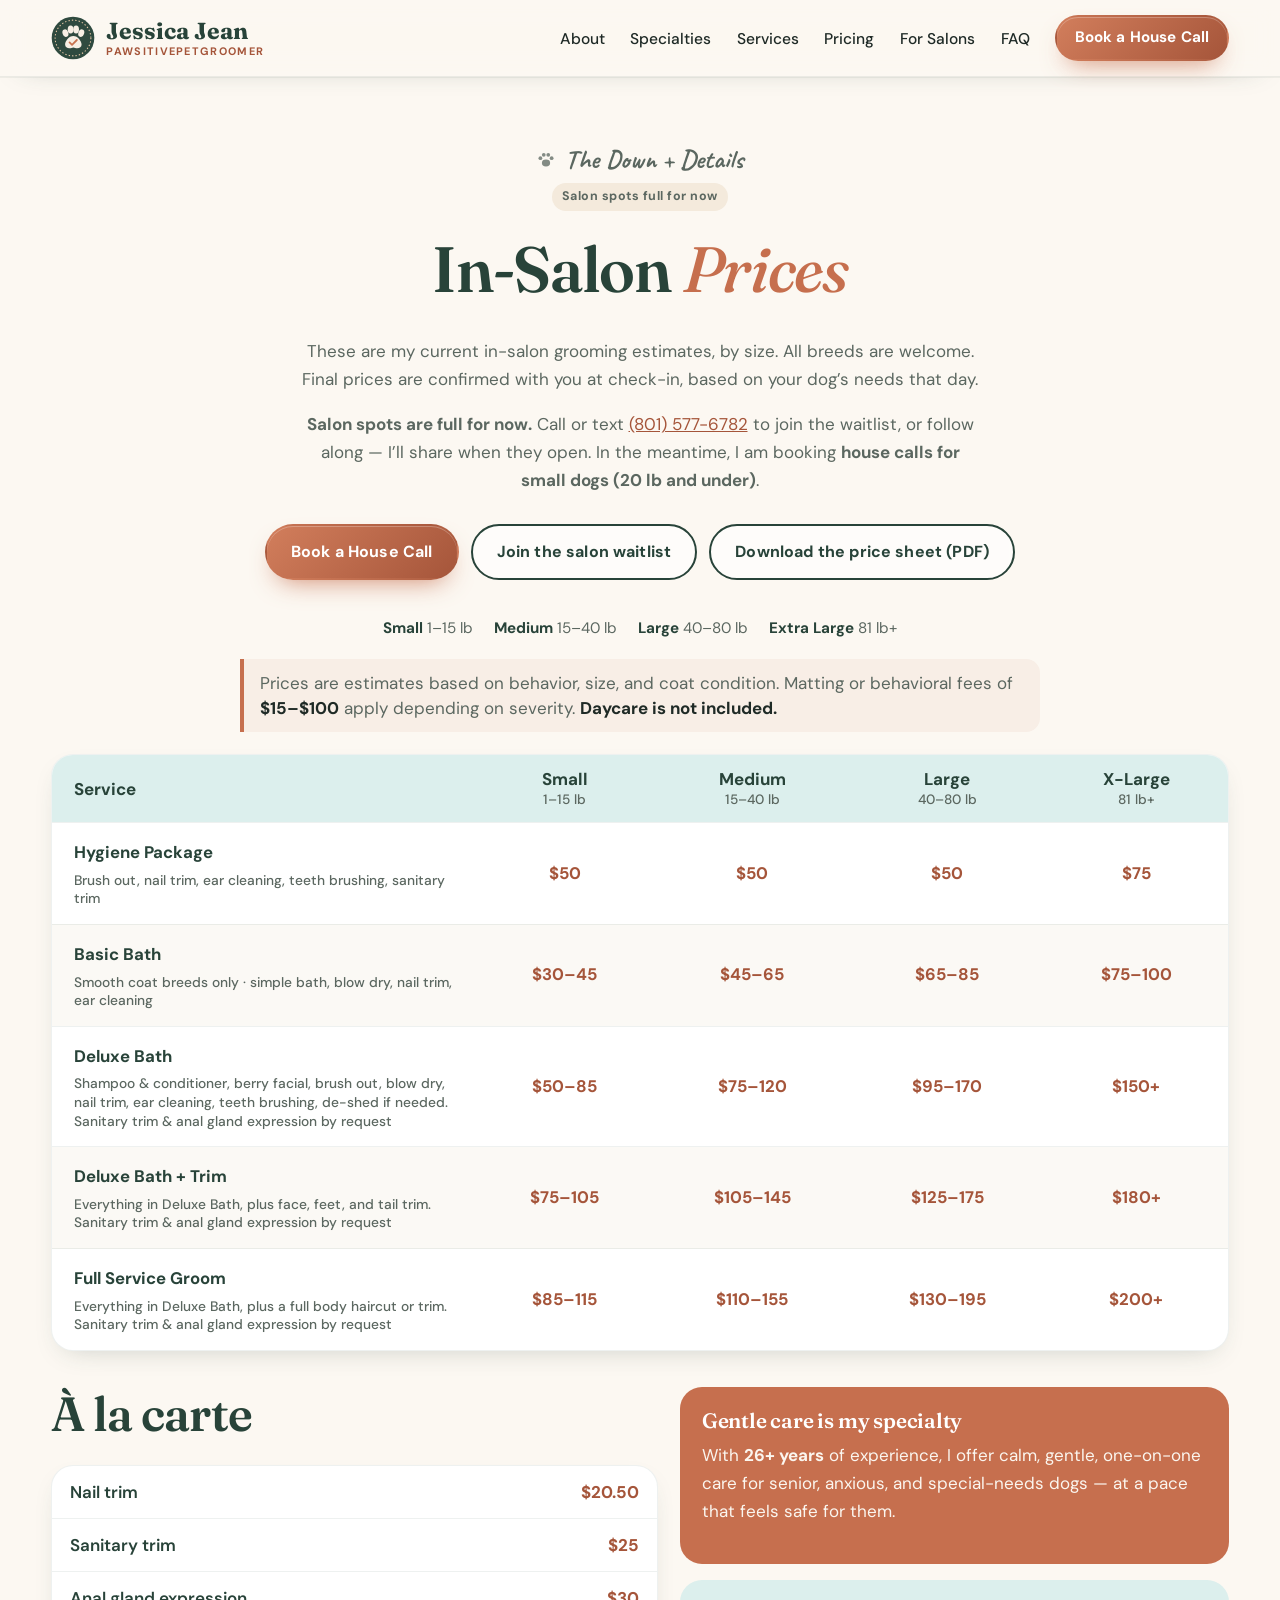
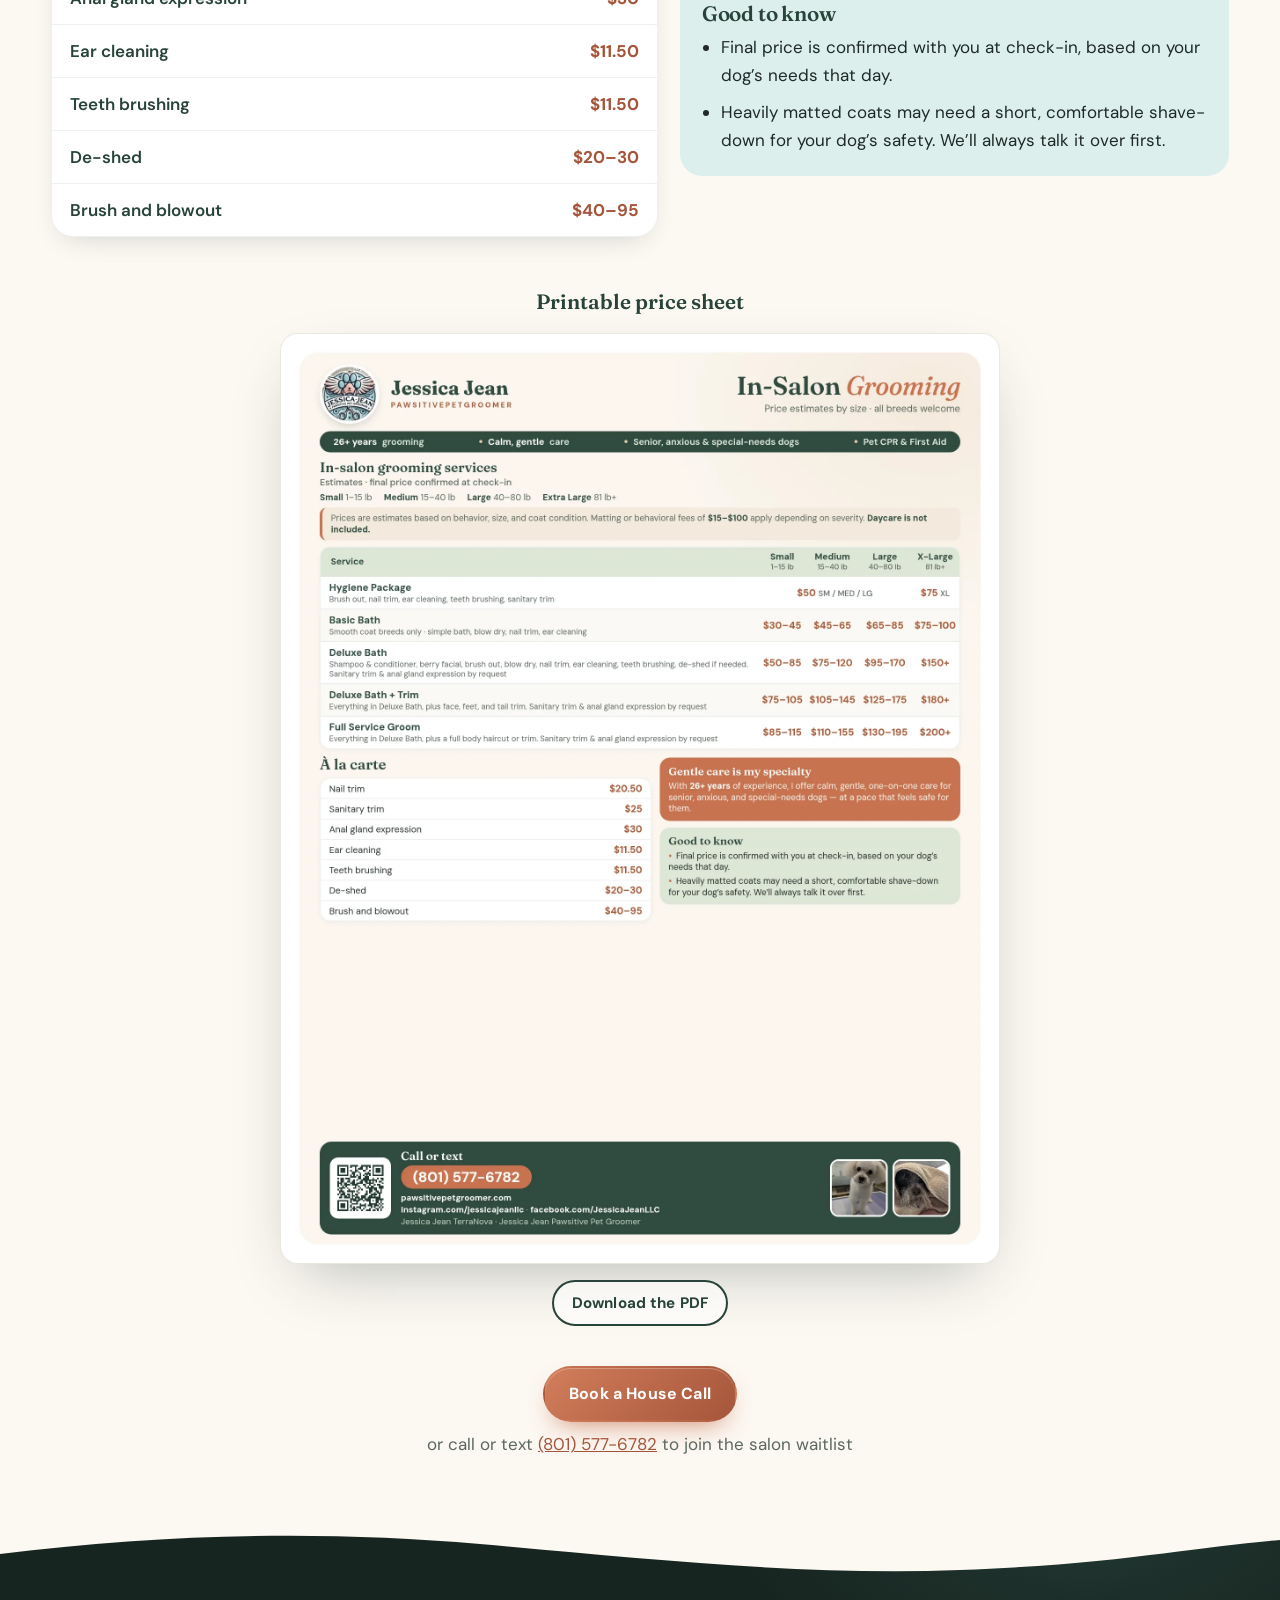
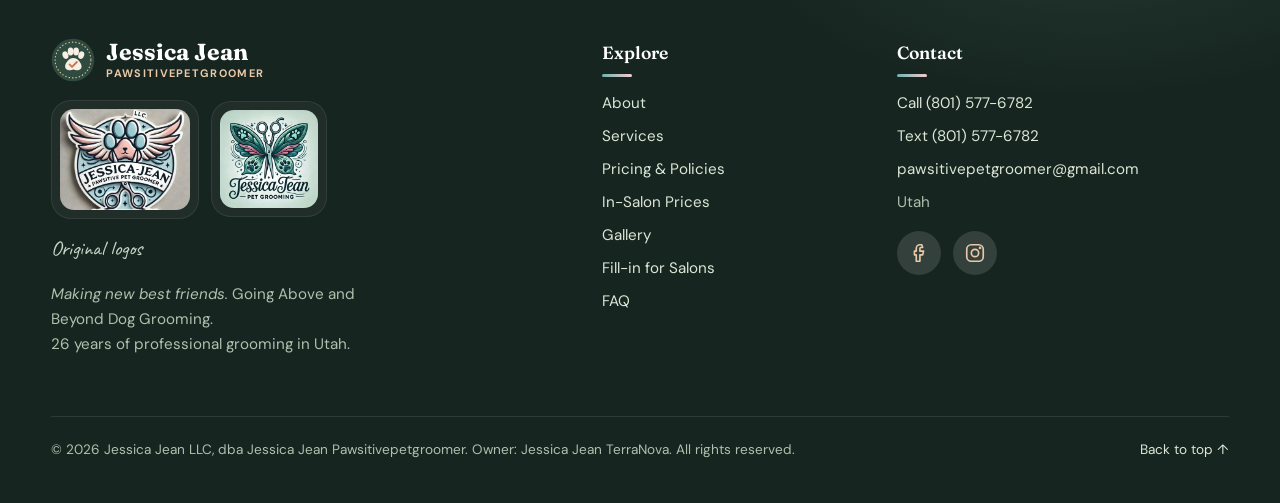
==== salon-prices.html @ c4f3fb0e "Add in-salon prices page with downloadable sheet; salon spots marked full New salon-prices.html show" ====
<!doctype html>
<html lang="en">
<head>
  <meta charset="utf-8">
  <meta name="viewport" content="width=device-width, initial-scale=1">
  <title>In-Salon Prices | Jessica Jean Pawsitivepetgroomer</title>
  <meta name="description" content="Current in-salon grooming price estimates from Jessica Jean Pawsitivepetgroomer. Salon spots are full for now — house calls are open for small dogs (20 lb and under). Call or text (801) 577-6782.">
  <meta name="theme-color" content="#2F4A3F">
  <meta property="og:title" content="In-Salon Prices | Jessica Jean Pawsitivepetgroomer">
  <meta property="og:description" content="Current in-salon grooming price estimates. Salon spots are full for now. House calls are open for small dogs (20 lb and under).">
  <meta property="og:image" content="assets/img/salon-price-sheet-2026-11.webp">
  <meta property="og:type" content="website">
  <link rel="icon" href="favicon.svg" type="image/svg+xml">
  <link rel="preconnect" href="https://fonts.googleapis.com">
  <link rel="preconnect" href="https://fonts.gstatic.com" crossorigin>
  <link href="https://fonts.googleapis.com/css2?family=Fraunces:ital,opsz,wght@0,9..144,500;0,9..144,600;0,9..144,700;1,9..144,500&family=DM+Sans:wght@400;500;600;700&family=Caveat:wght@600;700&display=swap" rel="stylesheet">
  <link rel="stylesheet" href="styles.css">
</head>
<body>
  <a class="skip-link" href="#main">Skip to content</a>

  <header class="site-header" id="top">
    <div class="container nav-wrap">
      <a class="brand" href="index.html" aria-label="Jessica Jean Pawsitivepetgroomer, home">
        <img src="assets/logo.svg" alt="" width="44" height="44">
        <span class="brand-text">
          <span class="brand-name">Jessica Jean</span>
          <span class="brand-sub">Pawsitivepetgroomer</span>
        </span>
      </a>
      <button class="nav-toggle" aria-expanded="false" aria-controls="site-nav" aria-label="Open menu">
        <span></span><span></span><span></span>
      </button>
      <nav id="site-nav" class="site-nav" aria-label="Main">
        <ul>
          <li><a href="index.html#about">About</a></li>
          <li><a href="index.html#specialties">Specialties</a></li>
          <li><a href="index.html#services">Services</a></li>
          <li><a href="index.html#pricing">Pricing</a></li>
          <li><a href="index.html#fill-in">For Salons</a></li>
          <li><a href="index.html#faq">FAQ</a></li>
          <li><a class="btn btn-sm btn-primary" href="index.html#book">Book a House Call</a></li>
        </ul>
      </nav>
    </div>
  </header>

  <main id="main">
    <section class="section salon-prices-page">
      <div class="container">
        <div class="section-head reveal">
          <p class="eyebrow">The Down + Details</p>
          <p class="full-tag">Salon spots full for now</p>
          <h1>In-Salon <em>Prices</em></h1>
          <p>These are my current in-salon grooming estimates, by size. All breeds are welcome. Final prices are confirmed with you at check-in, based on your dog&rsquo;s needs that day.</p>
          <p><strong>Salon spots are full for now.</strong> Call or text <a href="tel:+18015776782">(801) 577-6782</a> to join the waitlist, or follow along — I&rsquo;ll share when they open. In the meantime, I am booking <strong>house calls for small dogs (20 lb and under)</strong>.</p>
        </div>

        <div class="sp-actions reveal">
          <a class="btn btn-primary" href="index.html#book">Book a House Call</a>
          <a class="btn btn-ghost" href="sms:+18015776782">Join the salon waitlist</a>
          <a class="btn btn-ghost" href="assets/Salon_Price_Sheet_2026-11.pdf" download="Jessica-Jean-In-Salon-Price-Sheet-2026-11.pdf">Download the price sheet (PDF)</a>
        </div>

        <div class="sizes-key reveal" aria-label="Size categories">
          <span><b>Small</b> 1–15 lb</span>
          <span><b>Medium</b> 15–40 lb</span>
          <span><b>Large</b> 40–80 lb</span>
          <span><b>Extra Large</b> 81 lb+</span>
        </div>

        <p class="sp-note reveal">Prices are estimates based on behavior, size, and coat condition. Matting or behavioral fees of <b>$15–$100</b> apply depending on severity. <b>Daycare is not included.</b></p>

        <div class="sp-table-wrap reveal">
          <table class="sp-table">
            <caption>In-salon grooming service estimates</caption>
            <thead>
              <tr>
                <th scope="col">Service</th>
                <th scope="col">Small <small>1–15 lb</small></th>
                <th scope="col">Medium <small>15–40 lb</small></th>
                <th scope="col">Large <small>40–80 lb</small></th>
                <th scope="col">X-Large <small>81 lb+</small></th>
              </tr>
            </thead>
            <tbody>
              <tr>
                <th scope="row">Hygiene Package <span>Brush out, nail trim, ear cleaning, teeth brushing, sanitary trim</span></th>
                <td>$50</td>
                <td>$50</td>
                <td>$50</td>
                <td>$75</td>
              </tr>
              <tr>
                <th scope="row">Basic Bath <span>Smooth coat breeds only · simple bath, blow dry, nail trim, ear cleaning</span></th>
                <td>$30–45</td>
                <td>$45–65</td>
                <td>$65–85</td>
                <td>$75–100</td>
              </tr>
              <tr>
                <th scope="row">Deluxe Bath <span>Shampoo &amp; conditioner, berry facial, brush out, blow dry, nail trim, ear cleaning, teeth brushing, de-shed if needed. Sanitary trim &amp; anal gland expression by request</span></th>
                <td>$50–85</td>
                <td>$75–120</td>
                <td>$95–170</td>
                <td>$150+</td>
              </tr>
              <tr>
                <th scope="row">Deluxe Bath + Trim <span>Everything in Deluxe Bath, plus face, feet, and tail trim. Sanitary trim &amp; anal gland expression by request</span></th>
                <td>$75–105</td>
                <td>$105–145</td>
                <td>$125–175</td>
                <td>$180+</td>
              </tr>
              <tr>
                <th scope="row">Full Service Groom <span>Everything in Deluxe Bath, plus a full body haircut or trim. Sanitary trim &amp; anal gland expression by request</span></th>
                <td>$85–115</td>
                <td>$110–155</td>
                <td>$130–195</td>
                <td>$200+</td>
              </tr>
            </tbody>
          </table>
        </div>

        <div class="sp-cards" aria-label="In-salon grooming service estimates">
          <article class="sp-card reveal">
            <h3>Hygiene Package</h3>
            <p class="desc">Brush out, nail trim, ear cleaning, teeth brushing, sanitary trim</p>
            <dl>
              <div><dt>Small</dt><dd>$50</dd></div>
              <div><dt>Medium</dt><dd>$50</dd></div>
              <div><dt>Large</dt><dd>$50</dd></div>
              <div><dt>X-Large</dt><dd>$75</dd></div>
            </dl>
          </article>
          <article class="sp-card reveal">
            <h3>Basic Bath</h3>
            <p class="desc">Smooth coat breeds only · simple bath, blow dry, nail trim, ear cleaning</p>
            <dl>
              <div><dt>Small</dt><dd>$30–45</dd></div>
              <div><dt>Medium</dt><dd>$45–65</dd></div>
              <div><dt>Large</dt><dd>$65–85</dd></div>
              <div><dt>X-Large</dt><dd>$75–100</dd></div>
            </dl>
          </article>
          <article class="sp-card reveal">
            <h3>Deluxe Bath</h3>
            <p class="desc">Shampoo &amp; conditioner, berry facial, brush out, blow dry, nail trim, ear cleaning, teeth brushing, de-shed if needed. Sanitary trim &amp; anal gland expression by request</p>
            <dl>
              <div><dt>Small</dt><dd>$50–85</dd></div>
              <div><dt>Medium</dt><dd>$75–120</dd></div>
              <div><dt>Large</dt><dd>$95–170</dd></div>
              <div><dt>X-Large</dt><dd>$150+</dd></div>
            </dl>
          </article>
          <article class="sp-card reveal">
            <h3>Deluxe Bath + Trim</h3>
            <p class="desc">Everything in Deluxe Bath, plus face, feet, and tail trim. Sanitary trim &amp; anal gland expression by request</p>
            <dl>
              <div><dt>Small</dt><dd>$75–105</dd></div>
              <div><dt>Medium</dt><dd>$105–145</dd></div>
              <div><dt>Large</dt><dd>$125–175</dd></div>
              <div><dt>X-Large</dt><dd>$180+</dd></div>
            </dl>
          </article>
          <article class="sp-card reveal">
            <h3>Full Service Groom</h3>
            <p class="desc">Everything in Deluxe Bath, plus a full body haircut or trim. Sanitary trim &amp; anal gland expression by request</p>
            <dl>
              <div><dt>Small</dt><dd>$85–115</dd></div>
              <div><dt>Medium</dt><dd>$110–155</dd></div>
              <div><dt>Large</dt><dd>$130–195</dd></div>
              <div><dt>X-Large</dt><dd>$200+</dd></div>
            </dl>
          </article>
        </div>

        <div class="sp-cols">
          <div class="reveal">
            <h2>À la carte</h2>
            <div class="card list sp-alacarte">
              <div class="row"><div>Nail trim</div><span class="pr">$20.50</span></div>
              <div class="row"><div>Sanitary trim</div><span class="pr">$25</span></div>
              <div class="row"><div>Anal gland expression</div><span class="pr">$30</span></div>
              <div class="row"><div>Ear cleaning</div><span class="pr">$11.50</span></div>
              <div class="row"><div>Teeth brushing</div><span class="pr">$11.50</span></div>
              <div class="row"><div>De-shed</div><span class="pr">$20–30</span></div>
              <div class="row"><div>Brush and blowout</div><span class="pr">$40–95</span></div>
            </div>
          </div>
          <div class="sp-side">
            <div class="box hl reveal">
              <h3>Gentle care is my specialty</h3>
              <p>With <b>26+ years</b> of experience, I offer calm, gentle, one-on-one care for senior, anxious, and special-needs dogs — at a pace that feels safe for them.</p>
            </div>
            <div class="box sage reveal">
              <h3>Good to know</h3>
              <ul>
                <li>Final price is confirmed with you at check-in, based on your dog&rsquo;s needs that day.</li>
                <li>Heavily matted coats may need a short, comfortable shave-down for your dog&rsquo;s safety. We&rsquo;ll always talk it over first.</li>
              </ul>
            </div>
          </div>
        </div>

        <figure class="sp-sheet reveal">
          <figcaption>Printable price sheet</figcaption>
          <a href="assets/Salon_Price_Sheet_2026-11.pdf" download="Jessica-Jean-In-Salon-Price-Sheet-2026-11.pdf">
            <img src="assets/img/salon-price-sheet-2026-11.webp" width="1632" height="2112" alt="Jessica Jean in-salon grooming price sheet, with estimates by size and a note that daycare is not included.">
          </a>
          <p><a class="btn btn-ghost btn-sm" href="assets/Salon_Price_Sheet_2026-11.pdf" download="Jessica-Jean-In-Salon-Price-Sheet-2026-11.pdf">Download the PDF</a></p>
        </figure>

        <div class="services-cta reveal">
          <a class="btn btn-primary" href="index.html#book">Book a House Call</a>
          <p>or call or text <a href="tel:+18015776782">(801) 577-6782</a> to join the salon waitlist</p>
        </div>
      </div>
    </section>
  </main>

  <footer class="site-footer">
    <div class="container footer-grid">
      <div>
        <a class="brand brand-light" href="index.html"><img src="assets/logo.svg" alt="" width="44" height="44"><span class="brand-text"><span class="brand-name">Jessica Jean</span><span class="brand-sub">Pawsitivepetgroomer</span></span></a>
        <div class="orig-logos">
          <figure class="orig-logo"><img src="assets/img/original-logo-winged-paw.webp" width="400" height="313" loading="lazy" alt="Original Jessica-Jean Pawsitive Pet Groomer LLC winged paw logo"></figure>
          <figure class="orig-logo orig-logo-sq"><img src="assets/img/original-logo-butterfly.webp" width="320" height="320" loading="lazy" alt="Jessica Jean Pet Grooming butterfly and scissors logo"></figure>
          <p class="orig-cap">Original logos</p>
        </div>
        <p class="footer-tag"><em>Making new best friends.</em> Going Above and Beyond Dog Grooming.<br>26 years of professional grooming in Utah.</p>
      </div>
      <div>
        <h4>Explore</h4>
        <ul>
          <li><a href="index.html#about">About</a></li>
          <li><a href="index.html#services">Services</a></li>
          <li><a href="index.html#pricing">Pricing &amp; Policies</a></li>
          <li><a href="salon-prices.html">In-Salon Prices</a></li>
          <li><a href="index.html#gallery">Gallery</a></li>
          <li><a href="index.html#fill-in">Fill-in for Salons</a></li>
          <li><a href="index.html#faq">FAQ</a></li>
        </ul>
      </div>
      <div>
        <h4>Contact</h4>
        <ul><li><a href="tel:+18015776782">Call (801) 577-6782</a></li><li><a href="sms:+18015776782">Text (801) 577-6782</a></li><li><a href="mailto:pawsitivepetgroomer@gmail.com">pawsitivepetgroomer@gmail.com</a></li><li>Utah</li></ul>
        <div class="social social-foot">
            <a href="https://facebook.com/JessicaJeanLLC" target="_blank" rel="noopener" aria-label="Facebook: Jessica Jean LLC"><svg viewBox="0 0 24 24"><path d="M15 3h-2a4 4 0 0 0-4 4v3H7v4h2v7h4v-7h3l1-4h-4V7a1 1 0 0 1 1-1h2z"/></svg></a>
            <a href="https://instagram.com/jessicajeanllc" target="_blank" rel="noopener" aria-label="Instagram: @jessicajeanllc"><svg viewBox="0 0 24 24"><rect x="3" y="3" width="18" height="18" rx="5"/><circle cx="12" cy="12" r="4"/><circle cx="17.5" cy="6.5" r=".6"/></svg></a>
          </div>
      </div>
    </div>
    <div class="container footer-bottom">
      <p>&copy; <span id="year">2026</span> Jessica Jean LLC, dba Jessica Jean Pawsitivepetgroomer. Owner: Jessica Jean TerraNova. All rights reserved.</p>
      <a href="#top" class="to-top">Back to top ↑</a>
    </div>
  </footer>

  <nav class="mobile-bar" aria-label="Quick contact">
    <a href="tel:+18015776782"><span aria-hidden="true">☎</span>Call</a>
    <a href="sms:+18015776782"><span aria-hidden="true">✆</span>Text</a>
    <a href="index.html#book" class="mb-book"><span aria-hidden="true">✂</span>Book</a>
  </nav>

  <script src="main.js" defer></script>
</body>
</html>
---- styles.css ----
:root{
  --cream:#FBF6EF; --cream-2:#F4EADC; --sand:#E9C9A8; --forest:#2F4A3F; --forest-2:#24392F;
  --sage:#8FA98C; --sage-soft:#DCE6D6; --terra:#C8734F; --terra-d:#A95A39; --ink:#1F2A26; --muted:#5B6760;
  --radius:22px; --shadow:0 18px 50px -20px rgba(31,42,38,.35); --shadow-s:0 6px 20px -10px rgba(31,42,38,.25);
  --serif:"Fraunces",Georgia,serif; --sans:"DM Sans",system-ui,-apple-system,Segoe UI,Roboto,sans-serif;
}
*,*::before,*::after{box-sizing:border-box}
html{scroll-behavior:smooth;scroll-padding-top:84px}
body{margin:0;font-family:var(--sans);color:var(--ink);background:var(--cream);line-height:1.65;font-size:17px;-webkit-font-smoothing:antialiased}
img{max-width:100%;display:block}
a{color:var(--terra-d)}
a:hover{color:var(--forest)}
:focus-visible{outline:3px solid var(--terra);outline-offset:3px;border-radius:6px}
h1,h2,h3{font-family:var(--serif);line-height:1.12;color:var(--forest);margin:0 0 .5em;font-weight:600;letter-spacing:-.01em}
h1{font-size:clamp(2.6rem,6vw,4.6rem)}
h1 em{font-style:italic;color:var(--terra);font-weight:500}
h2{font-size:clamp(2rem,4vw,3rem)}
h3{font-size:1.3rem}
p{margin:0 0 1em}
.container{width:min(1180px,92%);margin-inline:auto}
.narrow{width:min(820px,92%)}
.skip-link{position:absolute;left:-999px;top:8px;background:var(--forest);color:#fff;padding:10px 16px;border-radius:8px;z-index:100}
.skip-link:focus{left:12px}
.eyebrow{font-size:.8rem;letter-spacing:.18em;text-transform:uppercase;font-weight:700;color:var(--terra-d);margin-bottom:.9em}
.placeholder-note{display:inline-block;background:#FFF3C4;color:#6B5200;border:1px dashed #D9B44A;border-radius:8px;padding:2px 8px;font-size:.88em;font-weight:500}
.small{font-size:.92rem;color:var(--muted)}

/* buttons */
.btn{display:inline-flex;align-items:center;justify-content:center;gap:.5em;font-weight:700;text-decoration:none;border-radius:999px;padding:.8em 1.5em;border:2px solid transparent;transition:transform .2s,box-shadow .2s,background .2s,color .2s;cursor:pointer;font-family:var(--sans);font-size:1rem}
.btn-primary{background:var(--terra);color:#fff;box-shadow:0 10px 24px -10px rgba(200,115,79,.8)}
.btn-primary:hover{background:var(--terra-d);color:#fff;transform:translateY(-2px)}
.btn-ghost{border-color:var(--forest);color:var(--forest)}
.btn-ghost:hover{background:var(--forest);color:#fff}
.btn-lg{padding:1em 1.9em;font-size:1.05rem}
.btn-sm{padding:.55em 1.15em;font-size:.95rem}
.btn-block{width:100%}

/* header */
.site-header{position:sticky;top:0;z-index:50;background:rgba(251,246,239,.86);backdrop-filter:saturate(1.4) blur(12px);border-bottom:1px solid rgba(47,74,63,.08)}
.nav-wrap{display:flex;align-items:center;justify-content:space-between;height:76px}
.brand{display:flex;align-items:center;gap:.7rem;text-decoration:none}
.brand-text{display:flex;flex-direction:column;line-height:1}
.brand-name{font-family:var(--serif);font-weight:700;font-size:1.45rem;color:var(--forest)}
.brand-sub{font-size:.7rem;letter-spacing:.28em;text-transform:uppercase;color:var(--terra-d);font-weight:700;margin-top:4px}
.site-nav ul{list-style:none;display:flex;gap:1.6rem;align-items:center;margin:0;padding:0}
.site-nav a:not(.btn){color:var(--ink);text-decoration:none;font-weight:500;font-size:.97rem;position:relative}
.site-nav a:not(.btn)::after{content:"";position:absolute;left:0;right:0;bottom:-4px;height:2px;background:var(--terra);transform:scaleX(0);transition:transform .25s}
.site-nav a:not(.btn):hover::after{transform:scaleX(1)}
.nav-toggle{display:none;background:none;border:0;padding:10px;cursor:pointer}
.nav-toggle span{display:block;width:24px;height:2px;background:var(--forest);margin:5px 0;transition:.3s}

/* hero */
.hero{position:relative;padding:clamp(40px,7vw,90px) 0 clamp(60px,8vw,110px);overflow:hidden;background:radial-gradient(1200px 600px at 85% 10%,var(--cream-2),transparent 60%)}
.hero-grid{display:grid;grid-template-columns:1.1fr .9fr;gap:clamp(30px,5vw,70px);align-items:center}
.lead{font-size:1.18rem;color:var(--muted);max-width:36ch}
.hero-ctas{display:flex;gap:14px;flex-wrap:wrap;margin:28px 0 36px}
.hero-badges{list-style:none;padding:0;margin:0;display:flex;gap:28px;flex-wrap:wrap}
.hero-badges li{display:flex;flex-direction:column;padding-left:16px;border-left:3px solid var(--sage)}
.badge-num{font-family:var(--serif);font-size:1.6rem;font-weight:700;color:var(--forest);line-height:1.1}
.badge-label{font-size:.85rem;color:var(--muted)}
.hero-media{position:relative;justify-self:center;width:min(440px,100%)}
.hero-media>img{position:relative;z-index:1;width:100%;aspect-ratio:4/5;object-fit:cover;object-position:center 30%;border-radius:220px 220px var(--radius) var(--radius);box-shadow:var(--shadow);border:8px solid #fff}
.hero-blob{position:absolute;inset:8% -12% -6% 14%;background:var(--sage-soft);border-radius:46% 54% 40% 60%/55% 45% 55% 45%;z-index:0}
.hero-card{position:absolute;z-index:2;left:-34px;bottom:34px;background:#fff;border-radius:16px;padding:12px 16px;display:flex;gap:12px;align-items:center;box-shadow:var(--shadow-s)}
.hero-card strong{display:block;font-size:.95rem;color:var(--forest)}
.hero-card span{font-size:.8rem;color:var(--muted)}

/* sections */
.section{padding:clamp(70px,9vw,120px) 0}
.section-head{text-align:center;max-width:680px;margin:0 auto 54px}
.section-head p{color:var(--muted)}
.section-head.light h2{color:#fff}

/* about */
.about{background:#fff}
.about-grid{display:grid;grid-template-columns:.9fr 1.1fr;gap:clamp(30px,6vw,80px);align-items:center}
.about-media{position:relative}
.about-media img{border-radius:var(--radius);aspect-ratio:1;object-fit:cover;box-shadow:var(--shadow)}
.years-stamp{position:absolute;right:-18px;bottom:-18px;width:140px;height:140px;border-radius:50%;background:var(--forest);color:var(--cream);display:flex;flex-direction:column;align-items:center;justify-content:center;text-align:center;font-size:.78rem;letter-spacing:.06em;text-transform:uppercase;box-shadow:var(--shadow-s);border:5px solid #fff}
.years-stamp span{font-family:var(--serif);font-size:2.3rem;font-weight:700;line-height:1;color:var(--sand)}
.signature{font-family:var(--serif);font-style:italic;font-size:2rem;color:var(--terra);margin:.6em 0 0}
.sig-sub{font-size:.9rem;color:var(--muted)}

/* specialties */
.specialties{background:var(--cream)}
.spec-grid{display:grid;grid-template-columns:repeat(4,1fr);gap:22px}
.spec-card{background:#fff;border-radius:var(--radius);padding:30px 24px;box-shadow:var(--shadow-s);border-top:5px solid var(--terra);transition:transform .25s}
.spec-card:hover{transform:translateY(-5px)}
.spec-card p{color:var(--muted);font-size:.96rem;margin:0}

/* quote */
.quote-band{background:var(--terra);color:#fff;padding:clamp(50px,7vw,80px) 0;text-align:center;position:relative;overflow:hidden}
.quote-band::before{content:"";position:absolute;inset:0;background:radial-gradient(circle at 10% 20%,rgba(255,255,255,.14) 0 80px,transparent 81px),radial-gradient(circle at 92% 80%,rgba(255,255,255,.1) 0 120px,transparent 121px)}
.quote-band blockquote{margin:0 auto;max-width:860px;position:relative}
.quote-band p{font-family:var(--serif);font-style:italic;font-size:clamp(1.5rem,3.2vw,2.3rem);line-height:1.3;margin:0 0 .6em}
.quote-band footer{font-size:.85rem;letter-spacing:.16em;text-transform:uppercase;font-weight:700;opacity:.9}

/* education */
.education{background:#fff}
.edu-grid{display:grid;grid-template-columns:1.2fr .8fr;gap:clamp(30px,5vw,70px);align-items:start}
.edu-list{list-style:none;padding:0;margin:24px 0 0;display:grid;gap:12px}
.edu-list li{display:flex;justify-content:space-between;gap:16px;align-items:baseline;padding:16px 20px;background:var(--cream);border-radius:14px;border-left:4px solid var(--sage)}
.edu-list strong{color:var(--forest);font-size:1.05rem}
.edu-list span{color:var(--muted);font-size:.95rem;text-align:right}
.teach-card{background:var(--forest);color:#E6EEE5;border-radius:var(--radius);padding:40px 34px;box-shadow:var(--shadow);position:sticky;top:100px}
.teach-card h3{color:#fff;font-size:1.6rem}
.teach-card .eyebrow{color:var(--sand)}
.teach-card .small{color:#BFD0BE;margin-top:16px}
.class-pills{display:flex;flex-wrap:wrap;gap:10px}
.class-pills span{background:var(--sand);color:var(--forest-2);font-weight:700;padding:.5em 1.1em;border-radius:999px;font-size:.95rem}

/* services */
.services{background:var(--cream)}
.service-grid{display:grid;grid-template-columns:repeat(auto-fill,minmax(250px,1fr));gap:22px}
.service-card{background:#fff;border-radius:var(--radius);padding:30px 26px;box-shadow:var(--shadow-s);transition:transform .25s,box-shadow .25s;border:1px solid rgba(47,74,63,.06)}
.service-card:hover{transform:translateY(-5px);box-shadow:var(--shadow)}
.service-card p{color:var(--muted);font-size:.97rem;margin:0}
.service-card-feature{background:var(--forest);color:#E6EEE5}
.service-card-feature h3{color:#fff}
.service-card-feature p{color:#C9D7C8}
.service-card-feature .icon{background:rgba(255,255,255,.12)}
.service-card-feature .icon svg{stroke:var(--sand)}
.icon{width:54px;height:54px;border-radius:16px;background:var(--sage-soft);display:grid;place-items:center;margin-bottom:18px}
.icon svg{width:28px;height:28px;fill:none;stroke:var(--forest);stroke-width:1.7;stroke-linecap:round;stroke-linejoin:round}
.services-cta{text-align:center;margin-top:44px}

/* why */
.why{background:var(--forest);color:#DCE6D6;position:relative;overflow:hidden}
.why::after{content:"";position:absolute;right:-120px;top:-120px;width:380px;height:380px;border-radius:50%;background:rgba(143,169,140,.15)}
.why .eyebrow{color:var(--sand)}
.why-grid{display:grid;grid-template-columns:repeat(4,1fr);gap:26px;position:relative;z-index:1}
.why-item{padding:28px 0 0;border-top:1px solid rgba(255,255,255,.2)}
.why-num{font-family:var(--serif);color:var(--sand);font-size:1.1rem;font-weight:600}
.why-item h3{color:#fff;margin-top:.5em}
.why-item p{font-size:.97rem;color:#BFD0BE}

/* gallery */
.gallery{background:#fff}
.gallery-grid{display:grid;grid-template-columns:repeat(4,1fr);grid-auto-rows:240px;gap:16px}
.g-item{margin:0;position:relative;border-radius:18px;overflow:hidden;background:var(--cream-2)}
.g-item img{width:100%;height:100%;object-fit:cover;transition:transform .6s}
.g-item:hover img{transform:scale(1.05)}
.g-item figcaption{position:absolute;left:12px;bottom:12px;background:rgba(255,255,255,.92);color:var(--forest);font-size:.82rem;font-weight:700;padding:6px 12px;border-radius:999px}
.g-tall{grid-row:span 2}
.g-wide{grid-column:span 2}
.g-tall img{object-position:center 25%}
.g-placeholder{display:grid;place-items:center;border:2px dashed var(--sand);background:var(--cream)}
.g-placeholder div{display:flex;flex-direction:column;align-items:center;gap:10px;color:var(--muted);font-weight:600}
.g-placeholder img{width:48px;height:48px;opacity:.7}

/* area */
.area{background:var(--cream-2)}
.area-grid{display:grid;grid-template-columns:1fr 1fr;gap:clamp(30px,6vw,80px);align-items:center}
.area-list{list-style:none;padding:0;margin:20px 0;display:flex;flex-wrap:wrap;gap:10px}
.area-list li{background:#fff;border-radius:999px;padding:.5em 1.1em;font-weight:600;color:var(--forest);box-shadow:var(--shadow-s);font-size:.95rem}
.mountains{width:100%;height:auto;border-radius:28px;box-shadow:var(--shadow)}

/* faq */
.faq{background:var(--cream)}
.faq-list{display:grid;gap:14px}
.faq details{background:#fff;border-radius:16px;padding:0 24px;box-shadow:var(--shadow-s);border:1px solid rgba(47,74,63,.06)}
.faq summary{cursor:pointer;list-style:none;padding:20px 30px 20px 0;font-weight:700;color:var(--forest);font-size:1.05rem;position:relative}
.faq summary::-webkit-details-marker{display:none}
.faq summary::after{content:"+";position:absolute;right:0;top:50%;transform:translateY(-50%);font-size:1.6rem;color:var(--terra);transition:transform .25s;font-weight:400}
.faq details[open] summary::after{transform:translateY(-50%) rotate(45deg)}
.faq details p{color:var(--muted);padding-bottom:20px;margin:0}

/* book */
.book{background:linear-gradient(160deg,var(--forest),var(--forest-2));color:#DCE6D6}
.book-grid{display:grid;grid-template-columns:.9fr 1.1fr;gap:clamp(30px,6vw,80px);align-items:start}
.book h2{color:#fff}
.book .eyebrow{color:var(--sand)}
.book a{color:var(--sand)}
.contact-list{list-style:none;padding:0;margin:28px 0 0;display:grid;gap:14px}
.contact-list li{display:flex;align-items:center;gap:14px}
.ci{width:42px;height:42px;flex:none;border-radius:50%;background:rgba(255,255,255,.1);display:grid;place-items:center;color:var(--sand);font-size:1.1rem}
.book-form{background:#fff;color:var(--ink);border-radius:var(--radius);padding:clamp(24px,4vw,40px);box-shadow:0 30px 70px -30px rgba(0,0,0,.6)}
.row{display:grid;grid-template-columns:1fr 1fr;gap:16px}
.field{display:flex;flex-direction:column;margin-bottom:16px}
.field label{font-weight:700;font-size:.9rem;color:var(--forest);margin-bottom:6px}
.opt{font-weight:400;color:var(--muted)}
.field input,.field select,.field textarea{font:inherit;font-size:1rem;padding:.8em 1em;border:1.5px solid #DCD3C6;border-radius:12px;background:var(--cream);color:var(--ink);transition:border-color .2s,box-shadow .2s}
.field input:focus,.field select:focus,.field textarea:focus{outline:none;border-color:var(--terra);box-shadow:0 0 0 4px rgba(200,115,79,.18);background:#fff}
.field .invalid{border-color:#C0392B}
.form-hint{text-align:center;font-size:.88rem;color:var(--muted);margin:12px 0 0}

/* footer */
.site-footer{background:#18251F;color:#AFC0AE;padding:64px 0 28px;font-size:.95rem}
.footer-grid{display:grid;grid-template-columns:2fr 1fr 1.3fr;gap:40px}
.site-footer h4{color:#fff;font-family:var(--serif);font-size:1.1rem;margin:0 0 14px;font-weight:600}
.site-footer ul{list-style:none;padding:0;margin:0;display:grid;gap:8px}
.site-footer a{color:#DCE6D6;text-decoration:none}
.site-footer a:hover{color:var(--sand)}
.brand-light .brand-name{color:#fff}
.brand-light .brand-sub{color:var(--sand)}
.footer-tag{margin-top:16px;max-width:36ch}
.footer-bottom{display:flex;justify-content:space-between;flex-wrap:wrap;gap:12px;border-top:1px solid rgba(255,255,255,.1);margin-top:44px;padding-top:22px;font-size:.85rem}

/* reveal */
.js .reveal{opacity:0;transform:translateY(22px);transition:opacity .7s ease,transform .7s ease}
.js .reveal.in{opacity:1;transform:none}
@media (prefers-reduced-motion:reduce){html{scroll-behavior:auto}.js .reveal{opacity:1;transform:none;transition:none}*{transition:none!important}}

/* responsive */
@media (max-width:1024px){
  .spec-grid,.why-grid{grid-template-columns:repeat(2,1fr)}
  .gallery-grid{grid-template-columns:repeat(3,1fr)}
}
@media (max-width:860px){
  .nav-toggle{display:block}
  .site-nav{position:absolute;top:76px;left:0;right:0;background:var(--cream);border-bottom:1px solid rgba(47,74,63,.1);max-height:0;overflow:hidden;transition:max-height .35s}
  .site-nav.open{max-height:480px}
  .site-nav ul{flex-direction:column;align-items:stretch;padding:12px 6% 22px;gap:4px}
  .site-nav a:not(.btn){display:block;padding:12px 0}
  .site-nav .btn{margin-top:10px}
  .nav-toggle[aria-expanded="true"] span:nth-child(1){transform:translateY(7px) rotate(45deg)}
  .nav-toggle[aria-expanded="true"] span:nth-child(2){opacity:0}
  .nav-toggle[aria-expanded="true"] span:nth-child(3){transform:translateY(-7px) rotate(-45deg)}
  .hero-grid,.about-grid,.area-grid,.book-grid,.edu-grid{grid-template-columns:1fr}
  .hero-media{order:-1;width:min(340px,86%)}
  .hero-card{left:-12px;bottom:20px}
  .about-media{max-width:480px;margin-inline:auto}
  .years-stamp{right:8px;width:120px;height:120px}
  .teach-card{position:static}
  .footer-grid{grid-template-columns:1fr 1fr}
  .footer-grid>div:first-child{grid-column:1/-1}
  .gallery-grid{grid-template-columns:repeat(2,1fr);grid-auto-rows:200px}
}
@media (max-width:560px){
  body{font-size:16px}
  .spec-grid,.why-grid{grid-template-columns:1fr}
  .row{grid-template-columns:1fr;gap:0}
  .hero-ctas .btn{flex:1 1 100%}
  .g-wide{grid-column:span 2}
  .edu-list li{flex-direction:column;gap:2px}
  .edu-list span{text-align:left}
  .footer-grid{grid-template-columns:1fr}
}
/* timeline */
.timeline{list-style:none;padding:0;margin:22px 0 10px;border-left:2px solid var(--sage-soft)}
.timeline li{position:relative;padding:0 0 14px 22px;display:flex;flex-direction:column}
.timeline li::before{content:"";position:absolute;left:-7px;top:6px;width:12px;height:12px;border-radius:50%;background:var(--terra);border:2px solid #fff;box-shadow:0 0 0 2px var(--terra)}
.timeline strong{color:var(--forest)}
.timeline span{font-size:.93rem;color:var(--muted)}
.spec-grid{grid-template-columns:repeat(3,1fr)}
@media (max-width:1024px){.spec-grid{grid-template-columns:repeat(2,1fr)}}
@media (max-width:560px){.spec-grid{grid-template-columns:1fr}}
.timeline{list-style:none;padding:0;margin:22px 0 10px;border-left:2px solid var(--sage-soft)}
.timeline li{position:relative;padding:0 0 14px 22px;display:flex;flex-direction:column}
.timeline li::before{content:"";position:absolute;left:-7px;top:6px;width:12px;height:12px;border-radius:50%;background:var(--terra);border:2px solid #fff;box-shadow:0 0 0 2px var(--terra)}
.timeline strong{color:var(--forest)}
.timeline span{font-size:.93rem;color:var(--muted)}
.spec-grid{grid-template-columns:repeat(3,1fr)}
.hero-media>img{aspect-ratio:3/4;object-position:50% 18%}
.fillin{background:linear-gradient(135deg,#F3E3CF,#FBF6EF);border-top:1px solid rgba(47,74,63,.08)}
.fillin-grid{display:grid;grid-template-columns:1.2fr .8fr;gap:clamp(30px,5vw,70px);align-items:center}
.lead-dark{font-size:1.15rem;color:var(--ink)}
.check-list{list-style:none;padding:0;margin:20px 0;display:grid;gap:10px}
.check-list li{padding-left:34px;position:relative}
.check-list li::before{content:"✓";position:absolute;left:0;top:1px;width:24px;height:24px;border-radius:50%;background:var(--sage);color:#fff;font-size:.8rem;font-weight:700;display:grid;place-items:center}
.fillin-card{background:var(--forest);color:#DCE6D6;border-radius:var(--radius);padding:36px 30px;box-shadow:var(--shadow);display:grid;gap:12px}
.fillin-card h3{color:#fff;font-size:1.6rem;margin:0}
.fillin-card p{margin:0}
.fillin-card .small{color:#BFD0BE;text-align:center}
.btn-light{background:#fff;color:var(--forest)}
.btn-light:hover{background:var(--sand);color:var(--forest)}
@media (max-width:1024px){.spec-grid{grid-template-columns:repeat(2,1fr)}}
@media (max-width:860px){.fillin-grid{grid-template-columns:1fr}}
@media (max-width:560px){.spec-grid{grid-template-columns:1fr}}
.hero-media>img{height:auto;aspect-ratio:3/4;object-position:50% 45%}
.about-media img,.g-item img{height:100%}
.about-media img{height:auto}
@media (max-width:860px){.hero-media{width:min(300px,78%)}}
.gallery-grid{grid-auto-flow:dense}

/* credentials strip */
.cred-strip{background:#fff;border-top:1px solid rgba(47,74,63,.08);border-bottom:1px solid rgba(47,74,63,.08);padding:26px 0}
.cred-grid{display:flex;align-items:center;gap:clamp(20px,4vw,48px);flex-wrap:wrap;justify-content:center}
.cred-lead{display:flex;align-items:center;gap:12px;margin:0;font-weight:600;color:var(--forest);line-height:1.25;font-size:.95rem}
.cred-big{font-family:var(--serif);font-size:2.6rem;font-weight:700;color:var(--terra);line-height:1}
.cred-list{list-style:none;margin:0;padding:0;display:flex;gap:clamp(16px,3vw,34px);flex-wrap:wrap;justify-content:center}
.cred-list li{display:flex;align-items:center;gap:10px;font-weight:700;color:var(--forest);font-size:.88rem;line-height:1.2}
.cred-list img{width:64px;height:64px;object-fit:contain;border-radius:12px;background:#fff;box-shadow:var(--shadow-s)}
.cred-list small{font-weight:500;color:var(--muted);font-size:.78rem}
/* booking option cards */
.book-options{grid-template-columns:repeat(auto-fill,minmax(210px,1fr))}
.opt-card{display:flex;flex-direction:column}
.opt-card p{flex:1;margin-bottom:20px}
.opt-card .btn{align-self:flex-start}
.services-cta{color:var(--muted)}
/* pricing */
.pricing{background:#fff}
.price-grid{display:grid;grid-template-columns:repeat(3,1fr);gap:22px;align-items:start}
.price-card{background:var(--cream);border-radius:var(--radius);padding:30px 26px;border:1px solid rgba(47,74,63,.06)}
.price-card .check-list{margin:14px 0 0}
.price-card p{color:var(--muted);font-size:.97rem}
.price-card-accent{background:var(--forest);color:#DCE6D6}
.price-card-accent h3{color:#fff}
.price-card-accent p{color:#C9D7C8}
.price-card-accent strong{color:var(--sand)}
.price-card h3.mt{margin-top:1.1em}
.surcharge{display:flex;gap:16px;align-items:flex-start;margin-top:16px}
.surcharge p{margin:0}
.sc-amt{flex:none;background:var(--terra);color:#fff;font-weight:700;border-radius:999px;padding:.35em .9em;font-size:.95rem;white-space:nowrap}
/* social */
.social{display:flex;align-items:center;gap:12px;margin-top:24px}
.social a{width:44px;height:44px;border-radius:50%;background:rgba(255,255,255,.12);display:grid;place-items:center;color:var(--sand);transition:background .2s}
.social a:hover{background:rgba(255,255,255,.22)}
.social svg{width:22px;height:22px;fill:none;stroke:currentColor;stroke-width:1.8;stroke-linecap:round;stroke-linejoin:round}
.social-foot{margin-top:16px}
/* size picker */
.size-field{border:0;padding:0;margin:0 0 16px;min-width:0}
.size-field legend{font-weight:700;font-size:.9rem;color:var(--forest);margin-bottom:6px;padding:0}
.size-pills{display:grid;grid-template-columns:repeat(3,1fr);gap:8px}
.size-pills label{cursor:pointer;position:relative}
.size-pills input{position:absolute;opacity:0;inset:0}
.size-pills span{display:flex;flex-direction:column;align-items:center;padding:.6em .3em;border:1.5px solid #DCD3C6;border-radius:12px;background:var(--cream);font-weight:700;color:var(--forest);font-size:.95rem}
.size-pills small{font-weight:500;color:var(--muted);font-size:.75rem}
.size-pills input:checked+span{background:var(--forest);border-color:var(--forest);color:#fff}
.size-pills input:checked+span small{color:var(--sand)}
.size-pills input:focus-visible+span{outline:3px solid var(--terra);outline-offset:2px}
/* mobile bar */
.mobile-bar{display:none}
@media (max-width:1024px){.price-grid{grid-template-columns:1fr 1fr}.price-card-accent{grid-column:1/-1}}
@media (max-width:760px){
  .price-grid{grid-template-columns:1fr}
  .mobile-bar{display:grid;grid-template-columns:1fr 1fr 1.2fr;position:fixed;left:0;right:0;bottom:0;z-index:60;background:var(--forest);box-shadow:0 -8px 24px -12px rgba(0,0,0,.4);padding:8px 8px calc(8px + env(safe-area-inset-bottom));gap:8px}
  .mobile-bar a{display:flex;align-items:center;justify-content:center;gap:6px;color:#fff;text-decoration:none;font-weight:700;padding:.75em;border-radius:12px;background:rgba(255,255,255,.1)}
  .mobile-bar a.mb-book{background:var(--terra)}
  body{padding-bottom:76px}
  .cred-lead{width:100%;justify-content:center}
  .cred-list{display:grid;grid-template-columns:1fr 1fr;gap:14px}
}
@media (min-width:1025px){.gallery-grid .g-wide{grid-column:span 3}}

/* ===== v3: soft boutique palette (pastel teal, baby blue, pink) ===== */
:root{--teal:#6FAFAA;--teal-d:#3F7F7A;--teal-soft:#DCEFED;--blue-soft:#E3EFF7;--pink:#F3CBD3;--pink-soft:#FBE9EC;--pink-d:#C76F84;--sage:#7DB9B4;--sage-soft:#DCEFED}
.hero{background:radial-gradient(900px 520px at 88% 8%,var(--blue-soft),transparent 60%),radial-gradient(700px 480px at 60% 100%,var(--pink-soft),transparent 60%),var(--cream)}
.hero-blob{background:linear-gradient(140deg,var(--teal-soft),var(--pink-soft))}
.accepting{display:inline-flex;align-items:center;gap:10px;margin:-14px 0 28px;background:var(--teal-soft);color:var(--teal-d);font-weight:700;font-size:.92rem;padding:.45em 1em .45em .8em;border-radius:999px;border:1px solid rgba(63,127,122,.18)}
.accepting .dot{width:10px;height:10px;border-radius:50%;background:#3FA36B;box-shadow:0 0 0 0 rgba(63,163,107,.5);animation:pulse 2s infinite}
@keyframes pulse{70%{box-shadow:0 0 0 8px rgba(63,163,107,0)}100%{box-shadow:0 0 0 0 rgba(63,163,107,0)}}
.cred-lead small{font-weight:500;color:var(--muted)}
.spec-card:nth-child(3n+1){border-top-color:var(--teal)}
.spec-card:nth-child(3n+2){border-top-color:var(--pink-d)}
.spec-card:nth-child(3n){border-top-color:#8DB7D6}
.quote-band{background:linear-gradient(120deg,var(--blue-soft),var(--teal-soft) 45%,var(--pink-soft));color:var(--forest)}
.quote-band::before{background:radial-gradient(circle at 10% 20%,rgba(255,255,255,.55) 0 80px,transparent 81px),radial-gradient(circle at 92% 80%,rgba(255,255,255,.45) 0 120px,transparent 121px)}
.quote-band p{color:var(--forest)}
.quote-band footer{color:var(--pink-d)}
.pull-quote{margin:26px 0;padding:18px 24px;border-left:4px solid var(--pink-d);background:var(--pink-soft);border-radius:0 16px 16px 0}
.pull-quote p{font-family:var(--serif);font-style:italic;font-size:1.3rem;line-height:1.4;color:var(--forest);margin:0}
.area{background:var(--blue-soft)}
.fillin{background:linear-gradient(135deg,var(--pink-soft),var(--cream))}
.price-card{background:var(--cream)}
/* gallery v3 */
.gallery-grid{grid-template-rows:240px 240px 110px}
.g-big{grid-column:span 2;grid-row:span 2}
.g-big img{object-position:center top}
.g-insta{grid-column:1/-1;display:flex;align-items:center;justify-content:center;gap:16px;text-decoration:none;background:linear-gradient(120deg,var(--teal-soft),var(--pink-soft));color:var(--forest);border:1px solid rgba(47,74,63,.08);transition:transform .25s}
.g-insta:hover{transform:translateY(-3px);color:var(--forest)}
.g-insta svg{width:38px;height:38px;fill:none;stroke:var(--pink-d);stroke-width:1.8;stroke-linecap:round;stroke-linejoin:round}
.g-insta span{display:flex;flex-direction:column;line-height:1.25}
.g-insta strong{font-family:var(--serif);font-size:1.3rem}
.g-insta small{color:var(--teal-d);font-weight:700}
/* footer original logo */
.orig-logo{margin:18px 0 0;display:inline-flex;align-items:center;gap:12px}
.orig-logo img{width:110px;height:auto;border-radius:14px;background:#fff;padding:4px}
.orig-logo figcaption{font-size:.8rem;letter-spacing:.14em;text-transform:uppercase;color:#AFC0AE}
@media (max-width:1024px){
  .gallery-grid{grid-template-rows:240px 240px 240px}
  .g-insta{grid-column:auto;flex-direction:column;text-align:center}
}
@media (max-width:860px){
  .gallery-grid{grid-template-rows:repeat(4,200px) 110px}
  .g-insta{grid-column:1/-1;flex-direction:row;text-align:left}
}
/* v3 brand name: Jessica Jean Pawsitivepetgroomer */
.brand-sub{letter-spacing:.12em;font-size:.68rem}
@media (max-width:400px){.brand-name{font-size:1.25rem}.brand-sub{font-size:.6rem;letter-spacing:.08em}}
.orig-logo img{width:170px;padding:0}

/* ===== v4: real photo gallery ===== */
.hero-media>img.hero-photo{object-position:46% 20%}
.about-media img.about-photo{aspect-ratio:1;object-fit:cover;object-position:28% 50%;height:auto}
.gallery-grid{grid-template-columns:repeat(4,1fr);grid-template-rows:none;grid-auto-rows:240px;grid-auto-flow:row dense}
.g-tall{grid-row:span 2;grid-column:span 1}
.g-wide{grid-column:span 2}
.gallery-grid .g-wide{grid-column:span 2}
.g-big{grid-column:span 2;grid-row:span 2}
.g-insta{grid-column:span 2}
.g-tall img{object-position:center 30%}
.pos-apricot{object-position:30% 45%}
.pos-side{object-position:55% 40%}
.pos-tongue{object-position:50% 25%}
@media (max-width:1024px){
  .gallery-grid{grid-template-columns:repeat(3,1fr);grid-template-rows:none;grid-auto-rows:240px}
  .g-insta{grid-column:span 1;flex-direction:column;text-align:center}
}
@media (max-width:860px){
  .gallery-grid{grid-template-columns:repeat(2,1fr);grid-template-rows:repeat(7,200px) 96px;grid-auto-rows:200px}
  .g-insta{grid-column:1/-1;flex-direction:row;text-align:left}
}
@media (max-width:560px){
  .gallery-grid{grid-template-rows:repeat(2,230px) repeat(2,170px) repeat(3,190px) 92px;gap:12px}
}

/* ===== v4b: 12-photo gallery + three pups quote band ===== */
.gallery-grid{grid-template-columns:repeat(4,1fr);grid-template-rows:none;grid-auto-rows:240px;grid-auto-flow:row dense;gap:16px}
.gallery-grid .g-big{grid-column:span 2;grid-row:span 2}
.gallery-grid .g-tall{grid-column:span 1;grid-row:span 2}
.gallery-grid .g-wide{grid-column:span 2;grid-row:span 1}
.gallery-grid .g-sq{grid-column:span 1;grid-row:span 1}
.gallery-grid .g-tall img{object-position:center 35%}
.gallery-grid .pos-apricot img{object-position:30% 45%}
.gallery-grid .pos-tri img{object-position:45% 40%}
.gallery-grid .pos-side img{object-position:55% 40%}
.gallery-grid .pos-tongue img{object-position:50% 20%}
.gallery-grid .g-big img{object-position:center top}
.js .gallery.collapsed .g-more{display:none}
.gallery-actions{display:flex;justify-content:center;align-items:center;gap:16px;flex-wrap:wrap;margin-top:24px}
.gallery-actions .btn[hidden]{display:none}
.insta-tile{display:flex;align-items:center;gap:14px;text-decoration:none;color:var(--forest);background:linear-gradient(120deg,var(--teal-soft),var(--pink-soft));border:1px solid rgba(47,74,63,.08);border-radius:999px;padding:.7em 1.6em .7em 1.1em;transition:transform .25s}
.insta-tile:hover{transform:translateY(-2px);color:var(--forest)}
.insta-tile svg{width:30px;height:30px;fill:none;stroke:var(--pink-d);stroke-width:1.8;stroke-linecap:round;stroke-linejoin:round}
.insta-tile span{display:flex;flex-direction:column;line-height:1.2}
.insta-tile strong{font-family:var(--serif);font-size:1.1rem}
.insta-tile small{color:var(--teal-d);font-weight:700}
.quote-grid{display:grid;grid-template-columns:1fr 1fr;gap:clamp(28px,5vw,64px);align-items:center;text-align:left}
.quote-grid blockquote{margin:0}
.quote-photo{margin:0;position:relative}
.quote-photo img{width:100%;aspect-ratio:16/10;object-fit:cover;object-position:40% 40%;border-radius:var(--radius);border:6px solid #fff;box-shadow:var(--shadow)}
.quote-photo figcaption{position:absolute;left:18px;bottom:18px;background:rgba(255,255,255,.92);color:var(--forest);font-size:.8rem;font-weight:700;padding:6px 12px;border-radius:999px}
@media (max-width:1024px){
  .gallery-grid{grid-template-columns:repeat(2,1fr);grid-auto-rows:220px}
}
@media (max-width:860px){
  .gallery-grid{grid-template-rows:none;grid-auto-rows:190px}
  .quote-grid{grid-template-columns:1fr;text-align:center}
}
@media (max-width:560px){
  .gallery-grid{grid-template-rows:none;grid-auto-rows:150px;gap:10px}
  .gallery-grid figcaption{font-size:.72rem;padding:4px 9px;left:8px;bottom:8px}
}
.quote-photo img{height:auto}
/* v5: after-only Aussie, tricolor as tall head crop */
.gallery-grid .g-big img{object-position:center 30%}
.gallery-grid .pos-tri img{object-position:11% 40%}

/* =====================================================================
   v6 — boutique style upgrade
   ===================================================================== */
:root{
  --script:"Caveat","Segoe Script",cursive;
  --forest:#284339;--forest-2:#1E342C;--terra:#C66F4E;--terra-d:#A5553A;
  --teal:#6FB3AE;--teal-d:#3B7E79;--pink-d:#C76884;
  --shadow:0 24px 60px -24px rgba(40,67,57,.38);--shadow-s:0 10px 28px -14px rgba(40,67,57,.28);
  --wave:url("data:image/svg+xml,%3Csvg xmlns='http://www.w3.org/2000/svg' viewBox='0 0 1440 48' preserveAspectRatio='none'%3E%3Cpath d='M0 26C180 6 360 2 540 16s360 32 540 26 270-24 360-30V48H0Z'/%3E%3C/svg%3E");
  --paws:url("data:image/svg+xml,%3Csvg xmlns='http://www.w3.org/2000/svg' width='140' height='140' viewBox='0 0 140 140'%3E%3Cg fill='%232F4A3F' fill-opacity='.045'%3E%3Cg transform='translate(22 20) rotate(-18)'%3E%3Cellipse cx='12' cy='17' rx='6' ry='5'/%3E%3Ccircle cx='4' cy='8' r='3'/%3E%3Ccircle cx='9.5' cy='3.5' r='3'/%3E%3Ccircle cx='15' cy='3.5' r='3'/%3E%3Ccircle cx='20.5' cy='8' r='3'/%3E%3C/g%3E%3Cg transform='translate(92 86) rotate(16)'%3E%3Cellipse cx='12' cy='17' rx='6' ry='5'/%3E%3Ccircle cx='4' cy='8' r='3'/%3E%3Ccircle cx='9.5' cy='3.5' r='3'/%3E%3Ccircle cx='15' cy='3.5' r='3'/%3E%3Ccircle cx='20.5' cy='8' r='3'/%3E%3C/g%3E%3C/g%3E%3C/svg%3E");
  --underline:url("data:image/svg+xml,%3Csvg xmlns='http://www.w3.org/2000/svg' viewBox='0 0 200 16' preserveAspectRatio='none'%3E%3Cpath d='M3 11C40 5 90 3 130 5s52 4 67 2' fill='none' stroke='%23F0A8B8' stroke-width='5' stroke-linecap='round'/%3E%3C/svg%3E");
}
body{background:#FCF8F2}
h1,h2{letter-spacing:-.02em}
h1{font-weight:600}
h2{font-weight:600}

/* script eyebrows with a little paw */
.eyebrow{font-family:var(--script);text-transform:none;letter-spacing:0;font-size:1.65rem;font-weight:700;color:var(--pink-d);line-height:1;margin-bottom:.35em;display:inline-flex;align-items:center;gap:.4em}
.eyebrow::before{content:"";width:18px;height:18px;flex:none;background:currentColor;opacity:.75;-webkit-mask:url("data:image/svg+xml,%3Csvg xmlns='http://www.w3.org/2000/svg' viewBox='0 0 24 24'%3E%3Cellipse cx='12' cy='16' rx='5.5' ry='4.6'/%3E%3Ccircle cx='4.5' cy='9.5' r='2.5'/%3E%3Ccircle cx='9' cy='5' r='2.5'/%3E%3Ccircle cx='15' cy='5' r='2.5'/%3E%3Ccircle cx='19.5' cy='9.5' r='2.5'/%3E%3C/svg%3E") center/contain no-repeat;mask:url("data:image/svg+xml,%3Csvg xmlns='http://www.w3.org/2000/svg' viewBox='0 0 24 24'%3E%3Cellipse cx='12' cy='16' rx='5.5' ry='4.6'/%3E%3Ccircle cx='4.5' cy='9.5' r='2.5'/%3E%3Ccircle cx='9' cy='5' r='2.5'/%3E%3Ccircle cx='15' cy='5' r='2.5'/%3E%3Ccircle cx='19.5' cy='9.5' r='2.5'/%3E%3C/svg%3E") center/contain no-repeat}
.why .eyebrow,.book .eyebrow,.teach-card .eyebrow{color:var(--pink)}
.section-head h2{position:relative}
.section-head h2::after{content:"";display:block;width:64px;height:10px;margin:.45em auto 0;background:var(--underline) center/100% 100% no-repeat;opacity:.9}
.section-head.light h2::after{filter:saturate(1.2)}

/* hand-drawn highlights */
.hl-under{position:relative;white-space:nowrap;background:var(--underline) left 100%/100% .32em no-repeat;padding-bottom:.08em}
h1 .hl-under{background-size:100% .28em}
.hl{background:linear-gradient(transparent 58%,rgba(243,203,211,.75) 58%,rgba(243,203,211,.75) 92%,transparent 92%);padding:0 .1em;color:var(--forest)}

/* buttons */
.btn{letter-spacing:.01em}
.btn-primary{background:linear-gradient(135deg,#D27E5C,var(--terra-d));box-shadow:0 12px 26px -12px rgba(198,111,78,.85),inset 0 1px 0 rgba(255,255,255,.25)}
.btn-primary:hover{background:linear-gradient(135deg,var(--terra),#8F4730)}
.btn-ghost{background:rgba(255,255,255,.6);backdrop-filter:blur(4px)}

/* header polish */
.site-header{background:rgba(252,248,242,.82);box-shadow:0 1px 0 rgba(40,67,57,.06),0 10px 30px -24px rgba(40,67,57,.4)}
.brand img{transition:transform .5s cubic-bezier(.3,1.6,.5,1)}
.brand:hover img{transform:rotate(-12deg) scale(1.06)}

/* ---------- hero ---------- */
.hero{overflow:hidden}
.hero::before{content:"";position:absolute;inset:0;background:var(--paws);opacity:.9;pointer-events:none}
.hero-grid{position:relative}
.hero-media{isolation:isolate}
.hero-ring{position:absolute;inset:-4% -9% 10% 6%;border:2px dashed rgba(199,104,132,.35);border-radius:240px 240px 44px 44px;transform:rotate(4deg);z-index:0}
.hero-blob{background:linear-gradient(150deg,#D9EFEC,#FBE3E8 70%)}
.hero-media>img{border-width:10px}
.hero-mini{position:absolute;z-index:3;width:clamp(96px,11vw,138px);height:auto;aspect-ratio:1;border-radius:50%;object-fit:cover;border:6px solid #fff;box-shadow:var(--shadow-s);right:-28px;top:16%;animation:floaty 7s ease-in-out infinite}
.hero-card{border-radius:18px;border:1px solid rgba(40,67,57,.06);box-shadow:0 18px 40px -18px rgba(40,67,57,.45)}
.bubble{position:absolute;z-index:2;border-radius:50%;background:radial-gradient(circle at 32% 30%,rgba(255,255,255,.95),rgba(255,255,255,.25) 38%,rgba(143,196,224,.35) 70%,rgba(240,168,184,.35));box-shadow:inset 0 0 0 1.5px rgba(255,255,255,.7),0 6px 16px -8px rgba(59,126,121,.35);animation:floaty 9s ease-in-out infinite}
.b1{width:46px;height:46px;left:-6%;top:12%;animation-delay:-2s}
.b2{width:22px;height:22px;left:4%;top:4%;animation-delay:-5s}
.b3{width:30px;height:30px;right:-12%;bottom:22%;animation-delay:-1s}
.b4{width:16px;height:16px;right:-4%;bottom:12%;animation-delay:-6s}
.hero-paw{position:absolute;z-index:0;width:70px;height:70px;left:-14%;bottom:6%;fill:var(--teal);opacity:.22;transform:rotate(-22deg)}
@keyframes floaty{0%,100%{transform:translateY(0)}50%{transform:translateY(-12px)}}
.accepting{background:#fff;box-shadow:var(--shadow-s)}
.hero-badges li{border-left:none;padding-left:0;position:relative}
.hero-badges li::before{content:"";display:block;width:28px;height:4px;border-radius:4px;background:linear-gradient(90deg,var(--teal),var(--pink));margin-bottom:8px}

/* ---------- wavy section tops (mask cut, overlaps previous section) ---------- */
.quote-band,.why,.area,.book,.site-footer{position:relative;margin-top:-46px;padding-top:calc(clamp(70px,9vw,120px) + 46px);
  -webkit-mask:var(--wave) top/100% 48px no-repeat,linear-gradient(#000,#000) 0 46px/100% calc(100% - 46px) no-repeat;
          mask:var(--wave) top/100% 48px no-repeat,linear-gradient(#000,#000) 0 46px/100% calc(100% - 46px) no-repeat}
.quote-band{padding-top:calc(clamp(50px,7vw,80px) + 46px)}
.site-footer{padding-top:calc(64px + 46px)}

/* ---------- textures ---------- */
.services,.faq,.specialties{background-image:var(--paws);background-color:var(--cream)}
.about{background:linear-gradient(180deg,#fff,#FFFBF6)}
.about-media img{border-radius:200px 200px var(--radius) var(--radius);border:8px solid #fff}
.about-media::before{content:"";position:absolute;inset:6% -5% -5% 6%;border-radius:200px 200px 28px 28px;background:linear-gradient(150deg,var(--teal-soft),var(--pink-soft));z-index:-1}
.about-media{isolation:isolate}
.pull-quote{border-left:none;background:linear-gradient(120deg,var(--pink-soft),#FFF6F7);border-radius:20px;position:relative;padding:22px 26px 22px 58px}
.pull-quote::before{content:"\201C";position:absolute;left:16px;top:-6px;font-family:var(--serif);font-size:4.2rem;color:var(--pink-d);opacity:.55;line-height:1}
.signature{font-family:var(--script);font-style:normal;font-size:2.6rem;color:var(--pink-d)}

/* ---------- cards ---------- */
.spec-card,.service-card,.price-card{border-radius:26px}
.spec-card{border-top:none;position:relative;overflow:hidden}
.spec-card::before{content:"";position:absolute;left:0;right:0;top:0;height:5px;background:linear-gradient(90deg,var(--teal),#8FC4E0,var(--pink))}
.spec-card:nth-child(3n+2)::before{background:linear-gradient(90deg,var(--pink),#F6B9A2)}
.spec-card:nth-child(3n)::before{background:linear-gradient(90deg,#8FC4E0,var(--teal))}
.icon{border-radius:50%;background:linear-gradient(145deg,var(--teal-soft),var(--pink-soft));box-shadow:inset 0 0 0 1px rgba(255,255,255,.8),0 8px 18px -12px rgba(40,67,57,.4);transition:transform .45s cubic-bezier(.3,1.6,.5,1)}
.spec-card:hover .icon,.service-card:hover .icon{transform:rotate(-10deg) scale(1.08)}
.opt-card{position:relative;overflow:hidden;padding-top:34px;border:1px solid rgba(40,67,57,.07)}
.opt-card::after{content:"";position:absolute;right:-40px;top:-40px;width:120px;height:120px;border-radius:50%;background:radial-gradient(circle,var(--pink-soft),transparent 70%);transition:transform .5s}
.opt-card:hover::after{transform:scale(1.5)}
.opt-card:nth-child(3n+2)::after{background:radial-gradient(circle,var(--teal-soft),transparent 70%)}
.opt-card .btn::after{content:"\2192";transition:transform .25s}
.opt-card .btn:hover::after{transform:translateX(4px)}
.service-card-feature{background:linear-gradient(160deg,var(--forest),var(--forest-2))}
.service-card-feature::after{background:radial-gradient(circle,rgba(111,179,174,.35),transparent 70%)}
.service-card:hover{transform:translateY(-8px);box-shadow:0 28px 50px -24px rgba(40,67,57,.45)}
.price-card{box-shadow:var(--shadow-s);border:1px solid rgba(40,67,57,.06);background:#FFFCF8}
.price-card-accent{background:linear-gradient(160deg,var(--forest),var(--forest-2))}
.sc-amt{background:linear-gradient(135deg,var(--pink-d),var(--terra))}

/* ---------- quote band ---------- */
.quote-band p{font-size:clamp(1.5rem,2.8vw,2.2rem)}
.quote-photo img{transform:rotate(-2deg);transition:transform .5s}
.quote-photo:hover img{transform:rotate(0) scale(1.02)}
.quote-grid blockquote{position:relative}
.quote-grid blockquote::before{content:"\201C";position:absolute;left:-.1em;top:-.55em;font-family:var(--serif);font-size:7rem;color:var(--pink-d);opacity:.25;line-height:1}

/* ---------- why ---------- */
.why{background:radial-gradient(600px 300px at 10% 0%,rgba(111,179,174,.18),transparent 70%),linear-gradient(160deg,var(--forest),var(--forest-2))}
.why-num{font-family:var(--script);font-size:2rem;color:var(--pink)}

/* ---------- gallery ---------- */
.gallery{background:linear-gradient(180deg,#fff,#FFFBF7)}
.g-item{border-radius:22px;box-shadow:var(--shadow-s)}
.g-item img{transition:transform .8s cubic-bezier(.2,.7,.2,1),filter .5s}
.g-item::after{content:"";position:absolute;inset:0;background:linear-gradient(180deg,transparent 55%,rgba(30,52,44,.35));opacity:0;transition:opacity .4s;pointer-events:none}
.g-item:hover img{transform:scale(1.07)}
.g-item:hover::after{opacity:1}
.g-item figcaption{z-index:1;background:rgba(255,255,255,.72);backdrop-filter:blur(8px);-webkit-backdrop-filter:blur(8px);border:1px solid rgba(255,255,255,.7);font-weight:700;transition:transform .35s}
.g-item:hover figcaption{transform:translateY(-4px)}
.insta-tile{box-shadow:var(--shadow-s)}

/* ---------- area / fill-in / faq ---------- */
.area{background:linear-gradient(170deg,#E6F1F8,#EEF6F4)}
.mountains{border:8px solid #fff}
.fillin-card{background:linear-gradient(160deg,var(--forest),var(--forest-2));border-radius:28px}
.faq details{border-radius:18px;transition:box-shadow .3s,transform .3s}
.faq details:hover{transform:translateY(-2px);box-shadow:var(--shadow)}
.faq details[open]{border-color:rgba(199,104,132,.3)}
.faq summary::after{color:var(--pink-d)}

/* ---------- book ---------- */
.book{background:radial-gradient(500px 300px at 90% 10%,rgba(240,168,184,.16),transparent 70%),radial-gradient(500px 300px at 0% 100%,rgba(111,179,174,.18),transparent 70%),linear-gradient(160deg,var(--forest),var(--forest-2))}
.book-form{border-radius:28px;position:relative}
.book-form::before{content:"";position:absolute;inset:-10px;border-radius:34px;border:2px dashed rgba(240,168,184,.35);pointer-events:none}

/* ---------- footer ---------- */
.site-footer{background:radial-gradient(500px 240px at 85% 0%,rgba(111,179,174,.12),transparent 70%),#172520}
.orig-logo{background:rgba(255,255,255,.04);border:1px solid rgba(255,255,255,.08);border-radius:20px;padding:10px 16px 10px 10px}
.orig-logo img{border-radius:14px}
.orig-logo figcaption{font-family:var(--script);text-transform:none;letter-spacing:0;font-size:1.3rem;color:var(--pink)}
.site-footer h4{position:relative;padding-bottom:10px}
.site-footer h4::after{content:"";position:absolute;left:0;bottom:0;width:30px;height:3px;border-radius:3px;background:linear-gradient(90deg,var(--teal),var(--pink))}

/* ---------- staggered reveal (uses `translate` so hover `transform` stays snappy) ---------- */
.js .reveal{opacity:0;transform:none;translate:0 24px;transition:opacity .8s cubic-bezier(.2,.7,.2,1) var(--d,0s),translate .8s cubic-bezier(.2,.7,.2,1) var(--d,0s),transform .4s cubic-bezier(.2,.7,.2,1),box-shadow .4s}
.js .reveal.in{opacity:1;translate:0 0;transform:none}
.js .service-card.reveal.in:hover,.js .spec-card.reveal.in:hover{transform:translateY(-8px)}
.js .faq details.reveal.in:hover{transform:translateY(-2px)}
.js .insta-tile:hover{transform:translateY(-2px)}
:is(.spec-grid,.service-grid,.price-grid,.gallery-grid)>.reveal:nth-child(2){--d:.08s}
:is(.spec-grid,.service-grid,.price-grid,.gallery-grid)>.reveal:nth-child(3){--d:.16s}
:is(.spec-grid,.service-grid,.gallery-grid)>.reveal:nth-child(4){--d:.24s}
:is(.spec-grid,.service-grid,.gallery-grid)>.reveal:nth-child(5){--d:.32s}
:is(.spec-grid,.gallery-grid)>.reveal:nth-child(6){--d:.4s}

@media (max-width:860px){
  .hero-mini{right:-10px;top:8%}
  .hero-ring{inset:-3% -6% 8% 4%}
  .b1{left:-4%}.b3{right:-6%}
  .quote-band,.why,.area,.book,.site-footer{margin-top:-30px;-webkit-mask-size:100% 32px,100% calc(100% - 30px);mask-size:100% 32px,100% calc(100% - 30px);-webkit-mask-position:top,0 30px;mask-position:top,0 30px}
  .eyebrow{font-size:1.45rem}
}
@media (prefers-reduced-motion:reduce){
  .js .reveal{opacity:1;translate:none;transition:none}
  .hero-mini,.bubble{animation:none}
  .g-item img,.quote-photo img{transition:none}
}
/* v6 fixes */
.hero-media>img.hero-mini{position:absolute;z-index:3;width:clamp(96px,11vw,138px);height:auto;aspect-ratio:1;border-radius:50%;object-fit:cover;object-position:center;border:6px solid #fff;box-shadow:var(--shadow-s);right:-28px;top:14%;animation:floaty 7s ease-in-out infinite}
.hero::before{opacity:.55}
main{overflow-x:clip}
@media (max-width:860px){.hero-media>img.hero-mini{right:-14px;top:10%;width:92px;border-width:5px}}
@media (prefers-reduced-motion:reduce){.hero-media>img.hero-mini{animation:none}}

/* ===== v7 — old-site content additions ===== */
.hero-sub{font-family:var(--serif);font-size:clamp(1.15rem,1.6vw,1.35rem);color:var(--forest);line-height:1.4;margin:.2em 0 .7em;max-width:30ch}
.hero-copy .lead{font-size:1.05rem}
.title-pills{display:flex;flex-wrap:wrap;gap:8px;margin:-.2em 0 1.2em}
.title-pills span{font-size:.78rem;font-weight:700;letter-spacing:.06em;text-transform:uppercase;color:var(--teal-d);background:linear-gradient(135deg,rgba(111,179,174,.14),rgba(240,168,184,.16));border:1px solid rgba(59,126,121,.18);padding:6px 12px;border-radius:999px}
.bar-details{margin-top:64px}
.bar-details-title{text-align:center;font-family:var(--script);font-size:2rem;font-weight:700;color:var(--pink-d);margin-bottom:26px;display:flex;align-items:center;gap:18px}
.bar-details-title::before,.bar-details-title::after{content:"";flex:1;height:2px;background:linear-gradient(90deg,transparent,rgba(199,104,132,.35))}
.bar-details-title::after{transform:scaleX(-1)}
.detail-grid{display:grid;grid-template-columns:repeat(3,1fr);gap:22px}
.detail-card{position:relative;background:rgba(255,255,255,.75);backdrop-filter:blur(6px);border:1px solid rgba(40,67,57,.08);border-radius:24px;padding:28px 26px 26px;box-shadow:var(--shadow-s);transition:transform .3s ease,box-shadow .3s ease}
.detail-card::before{content:"";position:absolute;left:26px;right:26px;top:0;height:4px;border-radius:0 0 6px 6px;background:linear-gradient(90deg,var(--teal),var(--pink))}
.detail-card:hover{transform:translateY(-4px);box-shadow:var(--shadow)}
.detail-kicker{font-family:var(--serif);font-weight:600;font-size:1.25rem;color:var(--forest);margin-bottom:.5em}
.detail-card p{color:var(--muted);font-size:.97rem}
.detail-card p+p{margin-top:.7em}
.mini-list{list-style:none;padding:0;margin:14px 0 0;display:grid;gap:8px}
.mini-list li{position:relative;padding-left:24px;font-size:.93rem;color:var(--ink)}
.mini-list li::before{content:"";position:absolute;left:0;top:.35em;width:14px;height:14px;border-radius:50%;background:radial-gradient(circle at 35% 35%,#fff 0 20%,var(--teal) 21%)}
.text-link{display:inline-block;margin-top:14px;font-weight:700;color:var(--terra-d);text-decoration:none;border-bottom:2px solid rgba(198,111,78,.3)}
.text-link:hover{border-color:var(--terra)}
.services-cta{display:flex;flex-direction:column;align-items:center;gap:8px;margin-top:40px}
.services-cta p{margin:0}
.small-lead{font-size:.9rem;color:var(--muted);margin:-.3em 0 .8em}
.fillin-note{margin-top:1.1em;padding:16px 18px;border-left:4px solid var(--pink);background:rgba(255,255,255,.55);border-radius:0 16px 16px 0;font-style:italic;color:var(--muted)}
.ruff-deal{font-family:var(--script);font-size:1.55rem;line-height:1.25;color:var(--pink);margin:1em 0 1.1em;max-width:30ch}
.orig-logos{display:flex;flex-wrap:wrap;align-items:center;gap:12px;margin-top:18px}
.orig-logos .orig-logo{margin:0;padding:8px}
.orig-logos .orig-logo img{width:130px}
.orig-logos .orig-logo-sq img{width:98px;border-radius:14px}
.orig-cap{flex-basis:100%;font-family:var(--script);font-size:1.3rem;color:#C9D6C7;margin:0}
@media (max-width:960px){.detail-grid{grid-template-columns:1fr}}
@media (max-width:860px){.bar-details-title{font-size:1.6rem}.ruff-deal{font-size:1.35rem}.orig-logos .orig-logo img{width:112px}.orig-logos .orig-logo-sq img{width:84px}}
@media (prefers-reduced-motion:reduce){.detail-card{transition:none}.detail-card:hover{transform:none}}
/* v7 hero: single-line headline */
.hero-copy h1{font-size:clamp(3rem,7.2vw,5.6rem);margin-bottom:.22em;line-height:1.02}
.hero-copy h1::after{content:"";display:block;width:clamp(120px,14vw,190px);height:14px;margin-top:.12em;background:var(--underline) no-repeat center/100% 100%}

/* House calls only notice (Nov 2026) */
.hc-notice{align-items:flex-start;border-radius:18px;max-width:34rem;line-height:1.45;font-weight:500}
.hc-notice .dot{margin-top:.4em}
.hc-notice strong{font-weight:700}
.full-tag,.open-tag{flex:none !important;align-self:flex-start;margin:0 0 10px !important;font-size:.78rem;font-weight:700;letter-spacing:.04em;padding:.3em .8em;border-radius:999px}
.full-tag{background:var(--cream-2);color:var(--terra-d)}
.open-tag{background:var(--teal-soft,#DCEFEC);color:var(--teal-d,#3B7E79)}
.hc-note{background:rgba(255,255,255,.12);border-left:4px solid var(--pink,#F0A8B8);padding:.7em 1em;border-radius:10px}
.size-hint{text-align:left;margin-top:8px}

/* in-salon prices page + homepage teaser */
.salon-prices-page{padding-top:clamp(40px,6vw,70px)}
.salon-prices-page .section-head h1{font-size:clamp(2.4rem,5.5vw,4rem);margin-top:.35em}
.sp-actions{display:flex;flex-wrap:wrap;gap:12px;justify-content:center;margin:-24px 0 36px}
.sizes-key{display:flex;flex-wrap:wrap;justify-content:center;gap:.4em 1.4em;color:var(--muted);margin:0 0 18px;font-size:.95rem}
.sizes-key b{color:var(--forest)}
.sp-note{max-width:800px;margin:0 auto 22px;background:#F8EEE6;color:var(--muted);border-left:4px solid var(--terra);border-radius:0 14px 14px 0;padding:12px 16px;line-height:1.45}
.sp-note b{color:var(--ink)}
.sp-table-wrap{overflow-x:auto;background:#fff;border-radius:var(--radius);box-shadow:var(--shadow-s);border:1px solid rgba(47,74,63,.08);margin-bottom:36px}
.sp-table{width:100%;border-collapse:collapse;min-width:640px}
.sp-table caption{position:absolute;width:1px;height:1px;overflow:hidden;clip:rect(0,0,0,0)}
.sp-table thead th{background:var(--sage-soft);color:var(--forest);font-weight:700;text-align:center;padding:14px 10px;line-height:1.2}
.sp-table thead th:first-child{text-align:left;padding-left:22px}
.sp-table thead th small{display:block;font-weight:500;color:var(--muted);font-size:.8em;margin-top:2px}
.sp-table tbody tr{border-top:1px solid rgba(47,74,63,.08)}
.sp-table tbody tr:nth-child(even){background:#FBF9F5}
.sp-table th[scope="row"]{text-align:left;font-family:var(--sans);font-size:1.05rem;font-weight:700;color:var(--forest);padding:16px 12px 16px 22px;width:36%}
.sp-table th[scope="row"] span{display:block;font-weight:500;color:var(--muted);font-size:.86rem;line-height:1.35;margin-top:4px}
.sp-table td{text-align:center;font-weight:700;color:var(--terra-d);padding:16px 10px;font-size:1.05rem;vertical-align:middle}
.sp-cols{display:grid;grid-template-columns:1.05fr .95fr;gap:22px;align-items:start;margin:0 0 48px}
.sp-cols h2{margin-bottom:.5em}
.sp-alacarte{background:#fff;border-radius:var(--radius);border:1px solid rgba(47,74,63,.08);overflow:hidden;box-shadow:var(--shadow-s)}
.sp-alacarte .row{display:flex;justify-content:space-between;align-items:center;padding:12px 18px;border-top:1px solid rgba(47,74,63,.08);color:var(--forest);font-weight:600}
.sp-alacarte .row:first-child{border-top:0}
.sp-alacarte .pr{color:var(--terra-d);font-weight:700}
.sp-side{display:flex;flex-direction:column;gap:16px}
.salon-prices-page .box{border-radius:var(--radius);padding:22px 22px}
.salon-prices-page .box h3{margin-bottom:.4em}
.salon-prices-page .box.hl{background:var(--terra);color:#FBF6EF}
.salon-prices-page .box.hl h3{color:#fff}
.salon-prices-page .box.sage{background:var(--sage-soft)}
.salon-prices-page .box.sage ul{margin:0;padding-left:1.15em;color:var(--ink)}
.salon-prices-page .box.sage li{margin:0 0 .5em}
.salon-prices-page .box.sage li:last-child{margin:0}
.sp-sheet{margin:0 auto 40px;max-width:720px;text-align:center}
.sp-sheet figcaption{font-family:var(--serif);font-weight:600;color:var(--forest);font-size:1.3rem;margin-bottom:14px}
.sp-sheet img{width:100%;height:auto;border-radius:18px;box-shadow:var(--shadow);border:1px solid rgba(47,74,63,.08);background:var(--cream)}
.sp-sheet p{margin:16px 0 0}
.salon-prices-teaser{display:flex;flex-wrap:wrap;align-items:center;justify-content:space-between;gap:20px 28px;background:var(--cream);border:1px solid rgba(47,74,63,.08);border-radius:var(--radius);padding:26px 28px;margin:0 0 36px;box-shadow:var(--shadow-s)}
.salon-prices-teaser .full-tag{display:inline-block;margin:0 0 8px}
.salon-prices-teaser h3{margin:0 0 .35em}
.salon-prices-teaser p{margin:0;color:var(--muted);max-width:52ch}
.salon-prices-teaser .teaser-actions{display:flex;flex-wrap:wrap;gap:10px}
@media (max-width:800px){
  .sp-cols{grid-template-columns:1fr}
  .salon-prices-teaser{padding:22px 20px}
}

.opt-card .text-link{align-self:flex-start;margin-top:10px}

.salon-prices-page .section-head .eyebrow{display:flex;justify-content:center;width:100%}
.salon-prices-page .section-head .full-tag{display:block;width:max-content;margin:8px auto 4px !important;align-self:center}
.salon-prices-page a[href^="tel"]{white-space:nowrap}
.sp-cards{display:none}
@media (max-width:720px){
  .sp-table-wrap{display:none}
  .sp-cards{display:grid;gap:14px;margin:0 0 36px}
  .sp-card{background:#fff;border-radius:18px;padding:18px 18px 14px;border:1px solid rgba(47,74,63,.08);box-shadow:var(--shadow-s)}
  .sp-card h3{font-size:1.15rem;margin:0 0 .25em}
  .sp-card .desc{color:var(--muted);font-size:.9rem;line-height:1.4;margin:0 0 12px}
  .sp-card dl{display:grid;grid-template-columns:repeat(4,1fr);gap:8px;margin:0}
  .sp-card div{text-align:center;background:var(--cream);border-radius:12px;padding:8px 4px}
  .sp-card dt{font-size:.72rem;font-weight:700;color:var(--muted);letter-spacing:.02em}
  .sp-card dd{margin:2px 0 0;font-weight:700;color:var(--terra-d);font-size:.9rem;white-space:nowrap}
}
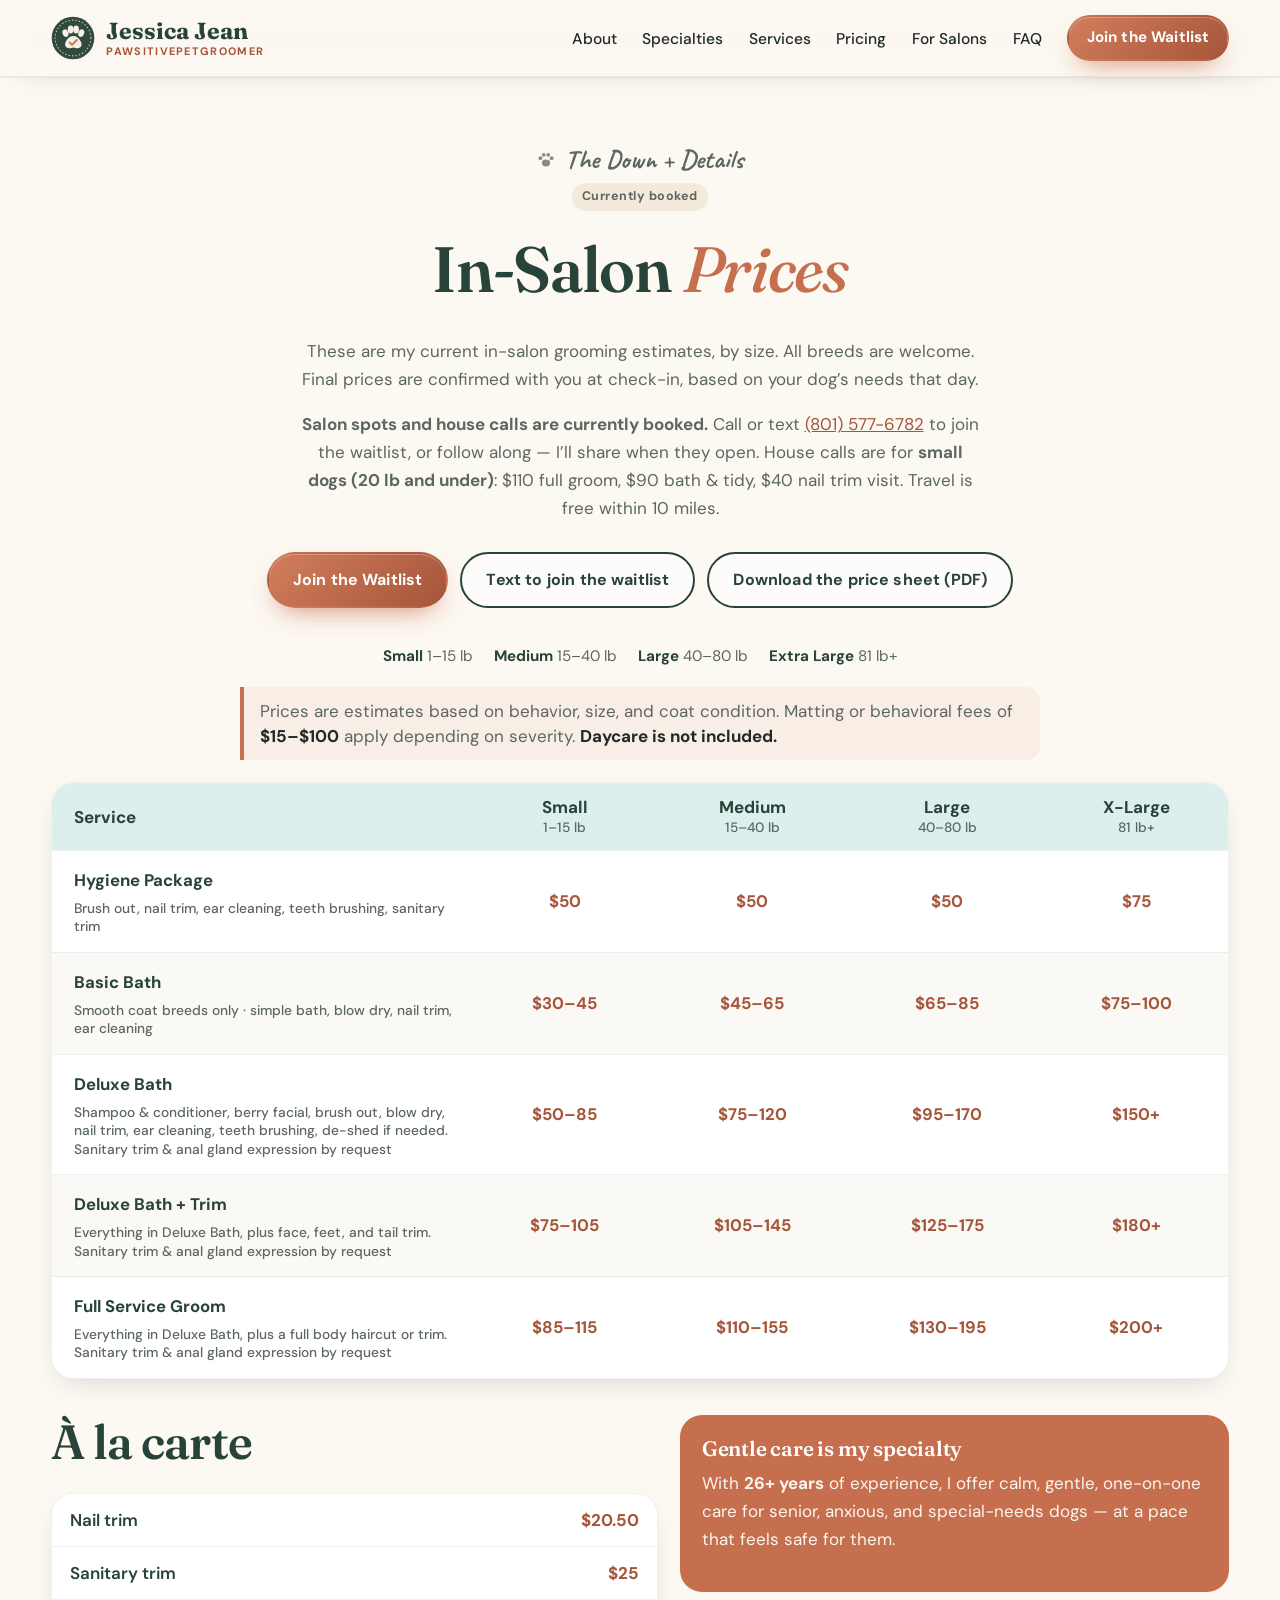
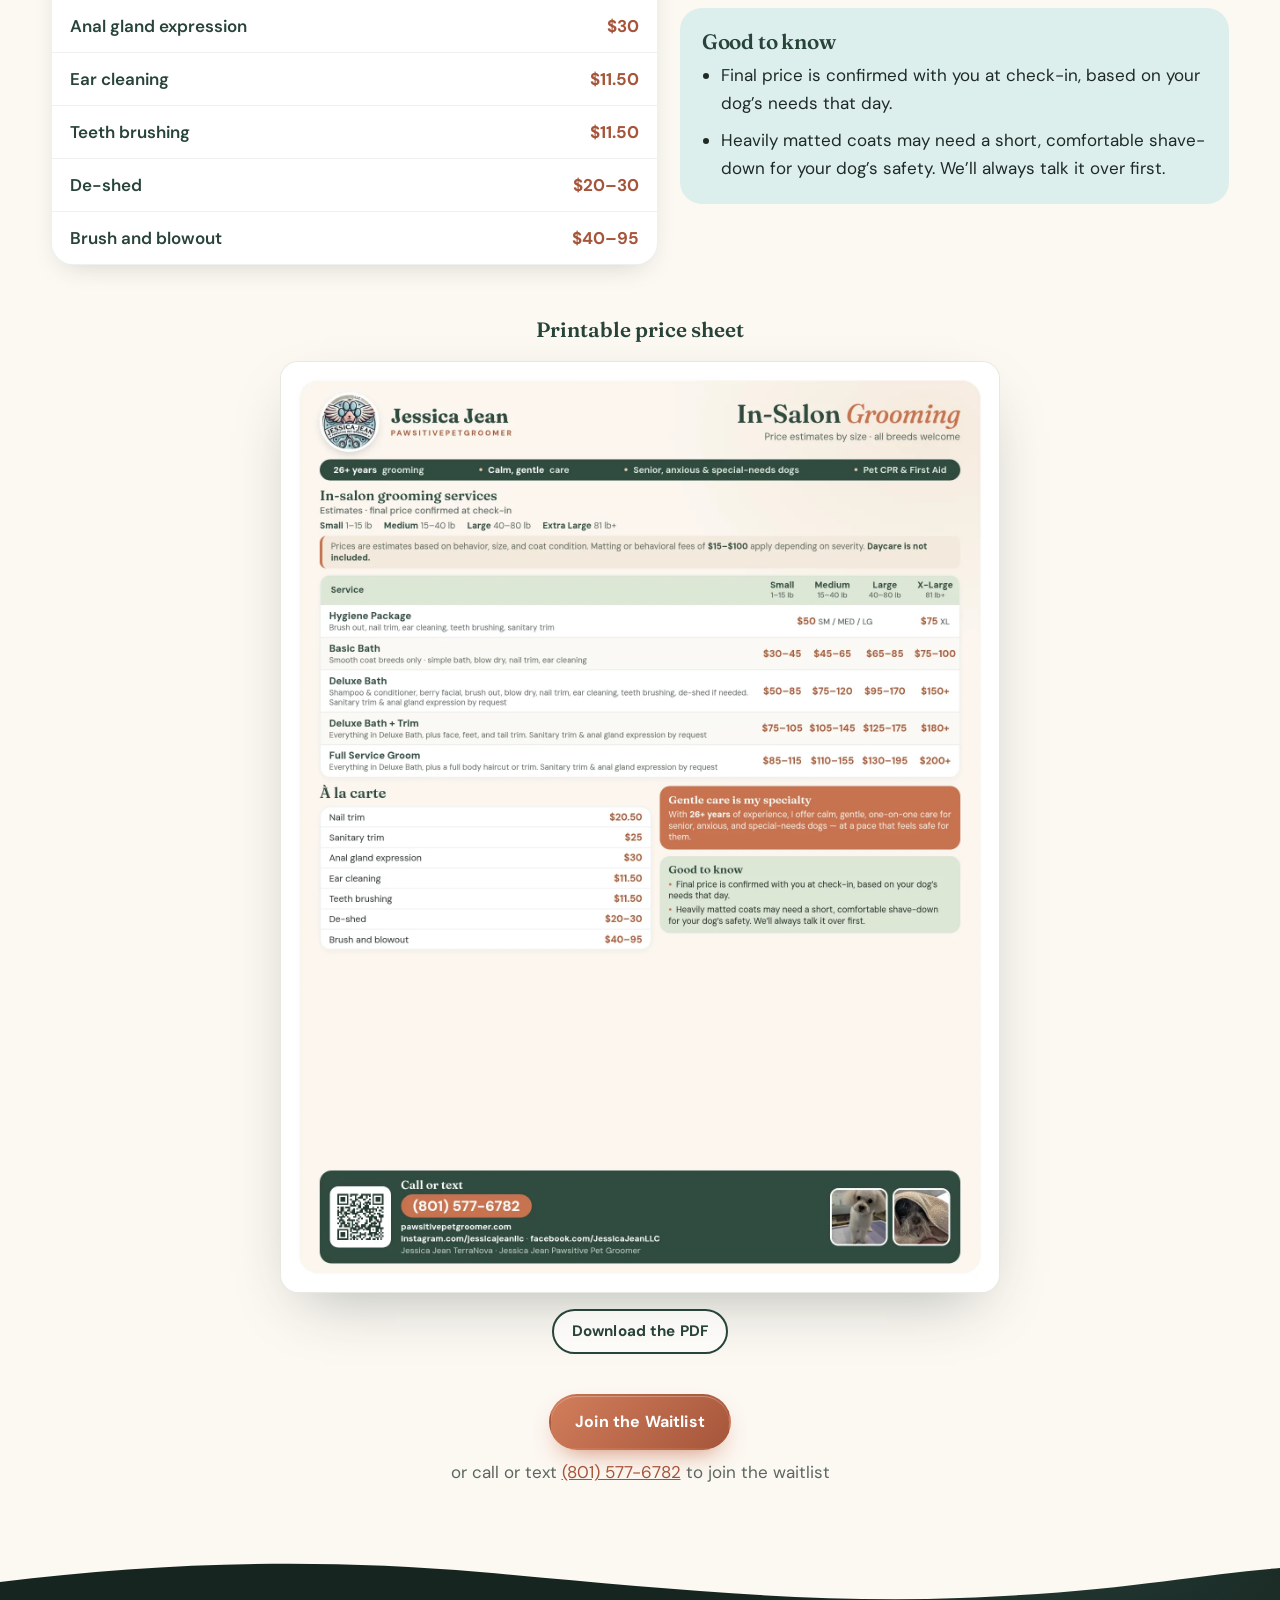
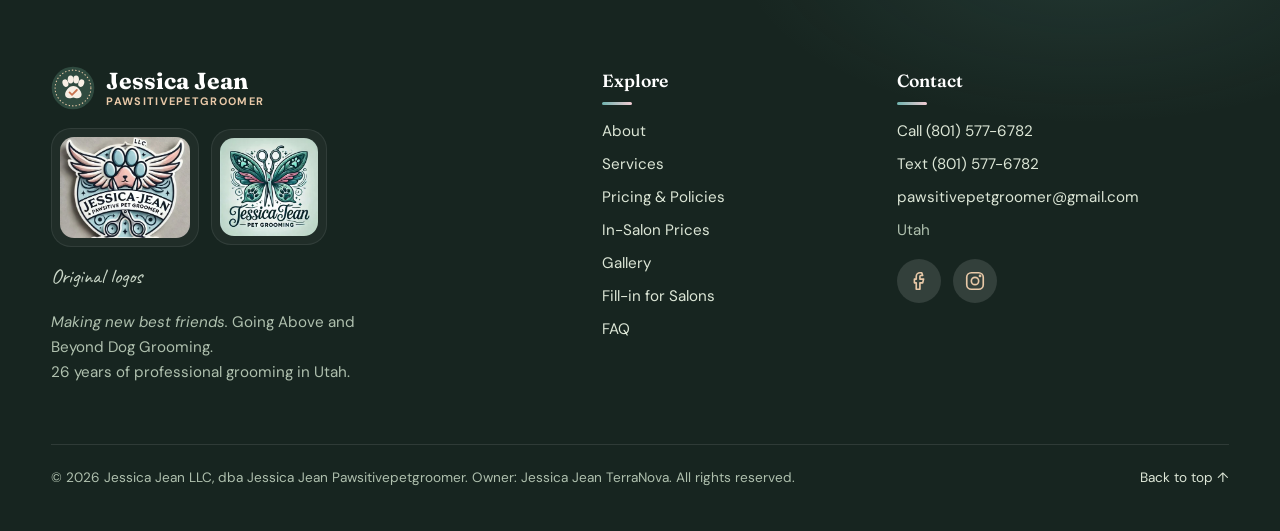
==== commit 1cc31caa: "Mark house calls and salon as currently booked; point CTAs to the waitlist Hero, services, pricing, " ====
--- a/salon-prices.html
+++ b/salon-prices.html
@@ -4,10 +4,10 @@
   <meta charset="utf-8">
   <meta name="viewport" content="width=device-width, initial-scale=1">
   <title>In-Salon Prices | Jessica Jean Pawsitivepetgroomer</title>
-  <meta name="description" content="Current in-salon grooming price estimates from Jessica Jean Pawsitivepetgroomer. Salon spots are full for now — house calls are open for small dogs (20 lb and under). Call or text (801) 577-6782.">
+  <meta name="description" content="Current in-salon grooming price estimates from Jessica Jean Pawsitivepetgroomer. Salon spots and house calls are currently booked. Call or text (801) 577-6782 to join the waitlist.">
   <meta name="theme-color" content="#2F4A3F">
   <meta property="og:title" content="In-Salon Prices | Jessica Jean Pawsitivepetgroomer">
-  <meta property="og:description" content="Current in-salon grooming price estimates. Salon spots are full for now. House calls are open for small dogs (20 lb and under).">
+  <meta property="og:description" content="Current in-salon grooming price estimates. Salon spots and house calls are currently booked. Call or text (801) 577-6782 to join the waitlist.">
   <meta property="og:image" content="assets/img/salon-price-sheet-2026-11.webp">
   <meta property="og:type" content="website">
   <link rel="icon" href="favicon.svg" type="image/svg+xml">
@@ -39,7 +39,7 @@
           <li><a href="index.html#pricing">Pricing</a></li>
           <li><a href="index.html#fill-in">For Salons</a></li>
           <li><a href="index.html#faq">FAQ</a></li>
-          <li><a class="btn btn-sm btn-primary" href="index.html#book">Book a House Call</a></li>
+          <li><a class="btn btn-sm btn-primary" href="index.html#book">Join the Waitlist</a></li>
         </ul>
       </nav>
     </div>
@@ -50,15 +50,15 @@
       <div class="container">
         <div class="section-head reveal">
           <p class="eyebrow">The Down + Details</p>
-          <p class="full-tag">Salon spots full for now</p>
+          <p class="full-tag">Currently booked</p>
           <h1>In-Salon <em>Prices</em></h1>
           <p>These are my current in-salon grooming estimates, by size. All breeds are welcome. Final prices are confirmed with you at check-in, based on your dog&rsquo;s needs that day.</p>
-          <p><strong>Salon spots are full for now.</strong> Call or text <a href="tel:+18015776782">(801) 577-6782</a> to join the waitlist, or follow along — I&rsquo;ll share when they open. In the meantime, I am booking <strong>house calls for small dogs (20 lb and under)</strong>.</p>
+          <p><strong>Salon spots and house calls are currently booked.</strong> Call or text <a href="tel:+18015776782">(801) 577-6782</a> to join the waitlist, or follow along &mdash; I&rsquo;ll share when they open. House calls are for <strong>small dogs (20 lb and under)</strong>: $110 full groom, $90 bath &amp; tidy, $40 nail trim visit. Travel is free within 10 miles.</p>
         </div>
 
         <div class="sp-actions reveal">
-          <a class="btn btn-primary" href="index.html#book">Book a House Call</a>
-          <a class="btn btn-ghost" href="sms:+18015776782">Join the salon waitlist</a>
+          <a class="btn btn-primary" href="index.html#book">Join the Waitlist</a>
+          <a class="btn btn-ghost" href="sms:+18015776782">Text to join the waitlist</a>
           <a class="btn btn-ghost" href="assets/Salon_Price_Sheet_2026-11.pdf" download="Jessica-Jean-In-Salon-Price-Sheet-2026-11.pdf">Download the price sheet (PDF)</a>
         </div>
 
@@ -213,8 +213,8 @@
         </figure>
 
         <div class="services-cta reveal">
-          <a class="btn btn-primary" href="index.html#book">Book a House Call</a>
-          <p>or call or text <a href="tel:+18015776782">(801) 577-6782</a> to join the salon waitlist</p>
+          <a class="btn btn-primary" href="index.html#book">Join the Waitlist</a>
+          <p>or call or text <a href="tel:+18015776782">(801) 577-6782</a> to join the waitlist</p>
         </div>
       </div>
     </section>
@@ -261,7 +261,7 @@
   <nav class="mobile-bar" aria-label="Quick contact">
     <a href="tel:+18015776782"><span aria-hidden="true">☎</span>Call</a>
     <a href="sms:+18015776782"><span aria-hidden="true">✆</span>Text</a>
-    <a href="index.html#book" class="mb-book"><span aria-hidden="true">✂</span>Book</a>
+    <a href="index.html#book" class="mb-book"><span aria-hidden="true">✂</span>Waitlist</a>
   </nav>
 
   <script src="main.js" defer></script>
--- a/styles.css
+++ b/styles.css
@@ -660,15 +660,21 @@
 .hero-copy h1{font-size:clamp(3rem,7.2vw,5.6rem);margin-bottom:.22em;line-height:1.02}
 .hero-copy h1::after{content:"";display:block;width:clamp(120px,14vw,190px);height:14px;margin-top:.12em;background:var(--underline) no-repeat center/100% 100%}
 
-/* House calls only notice (Nov 2026) */
+/* Currently booked / waitlist notice (Nov 2026) */
 .hc-notice{align-items:flex-start;border-radius:18px;max-width:34rem;line-height:1.45;font-weight:500}
 .hc-notice .dot{margin-top:.4em}
 .hc-notice strong{font-weight:700}
+.waitlist-notice{background:var(--cream-2);color:var(--terra-d);border:1px solid rgba(169,90,57,.18);box-shadow:none}
+.waitlist-notice .dot{background:var(--terra-d);box-shadow:none;animation:none}
+.waitlist-notice a{color:var(--forest);font-weight:700}
+.waitlist-notice a[href^="tel"],.hc-note a[href^="tel"]{white-space:nowrap}
+#book,#services,#pricing,#faq{scroll-margin-top:96px}
 .full-tag,.open-tag{flex:none !important;align-self:flex-start;margin:0 0 10px !important;font-size:.78rem;font-weight:700;letter-spacing:.04em;padding:.3em .8em;border-radius:999px}
 .full-tag{background:var(--cream-2);color:var(--terra-d)}
 .open-tag{background:var(--teal-soft,#DCEFEC);color:var(--teal-d,#3B7E79)}
 .hc-note{background:rgba(255,255,255,.12);border-left:4px solid var(--pink,#F0A8B8);padding:.7em 1em;border-radius:10px}
 .size-hint{text-align:left;margin-top:8px}
+.opt-card .hc-prices{margin:0 0 12px;color:var(--forest);font-weight:600;font-size:.95rem;line-height:1.45}
 
 /* in-salon prices page + homepage teaser */
 .salon-prices-page{padding-top:clamp(40px,6vw,70px)}
